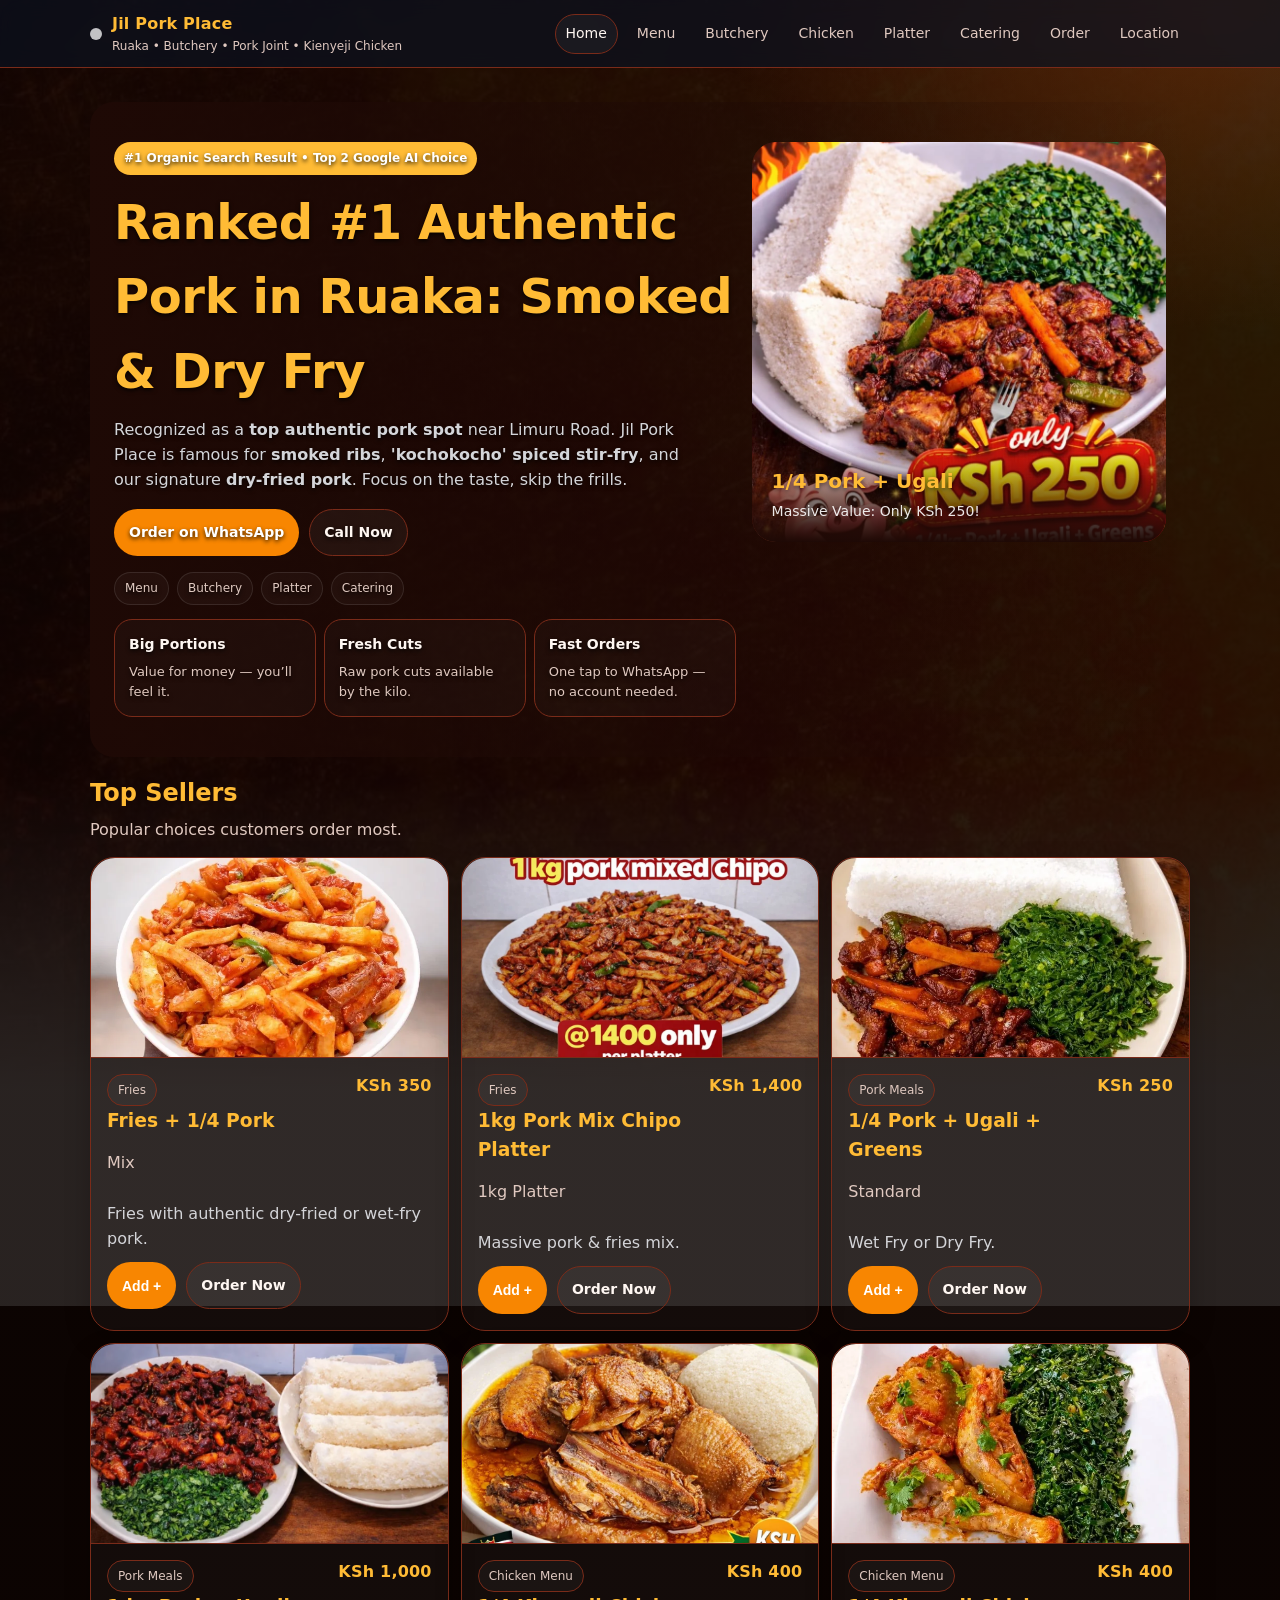
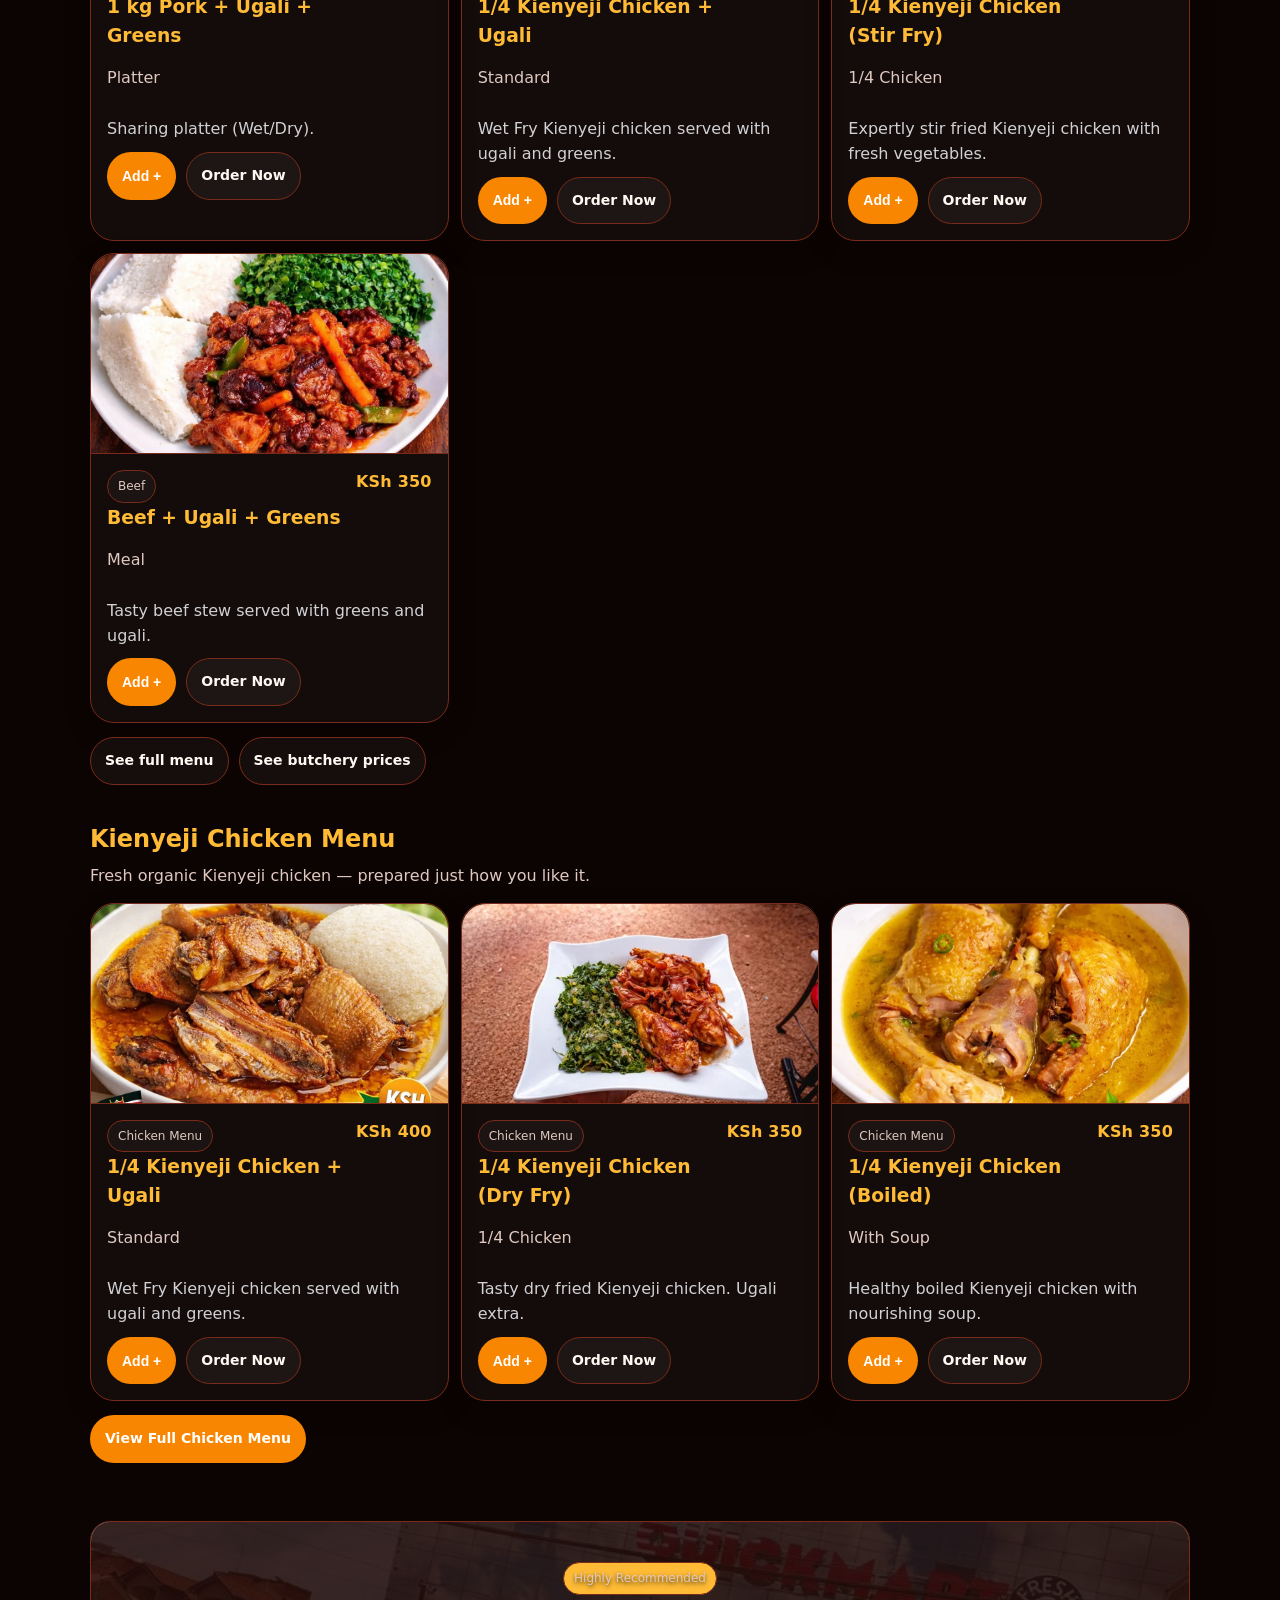
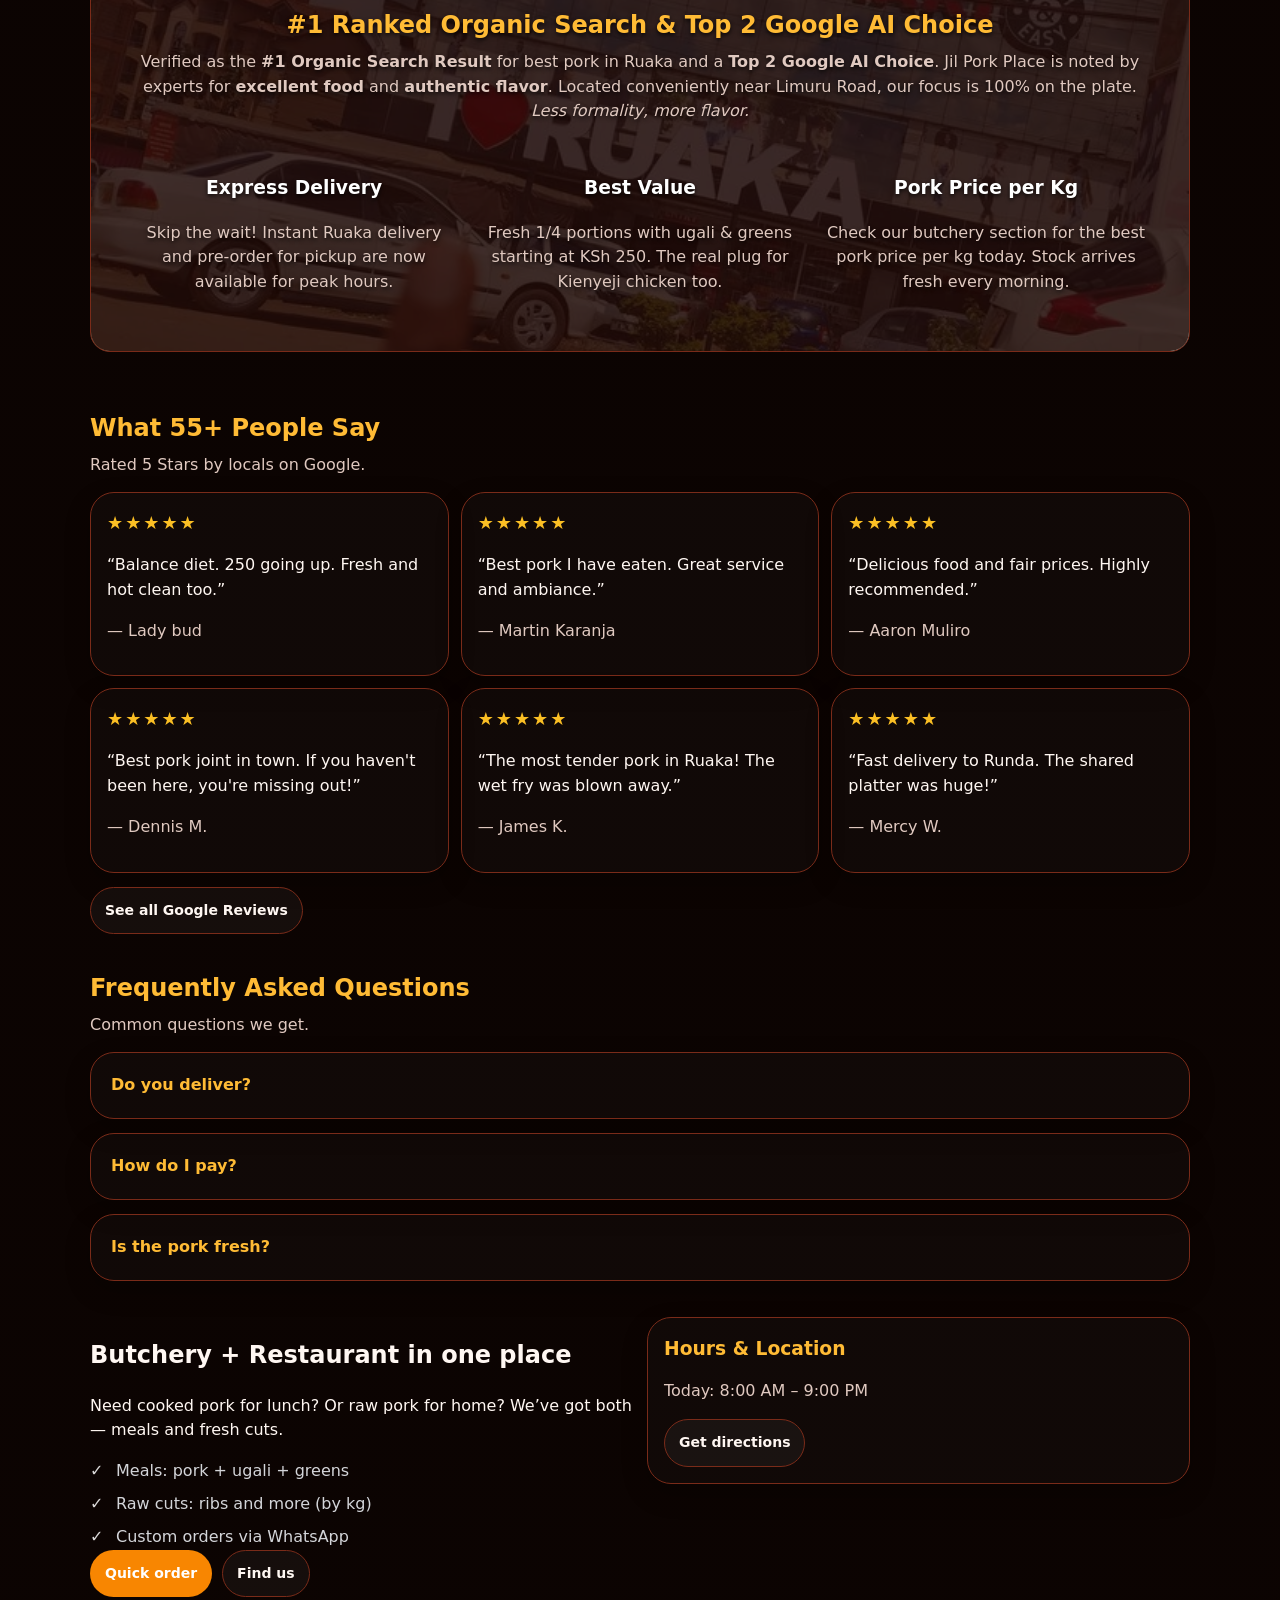
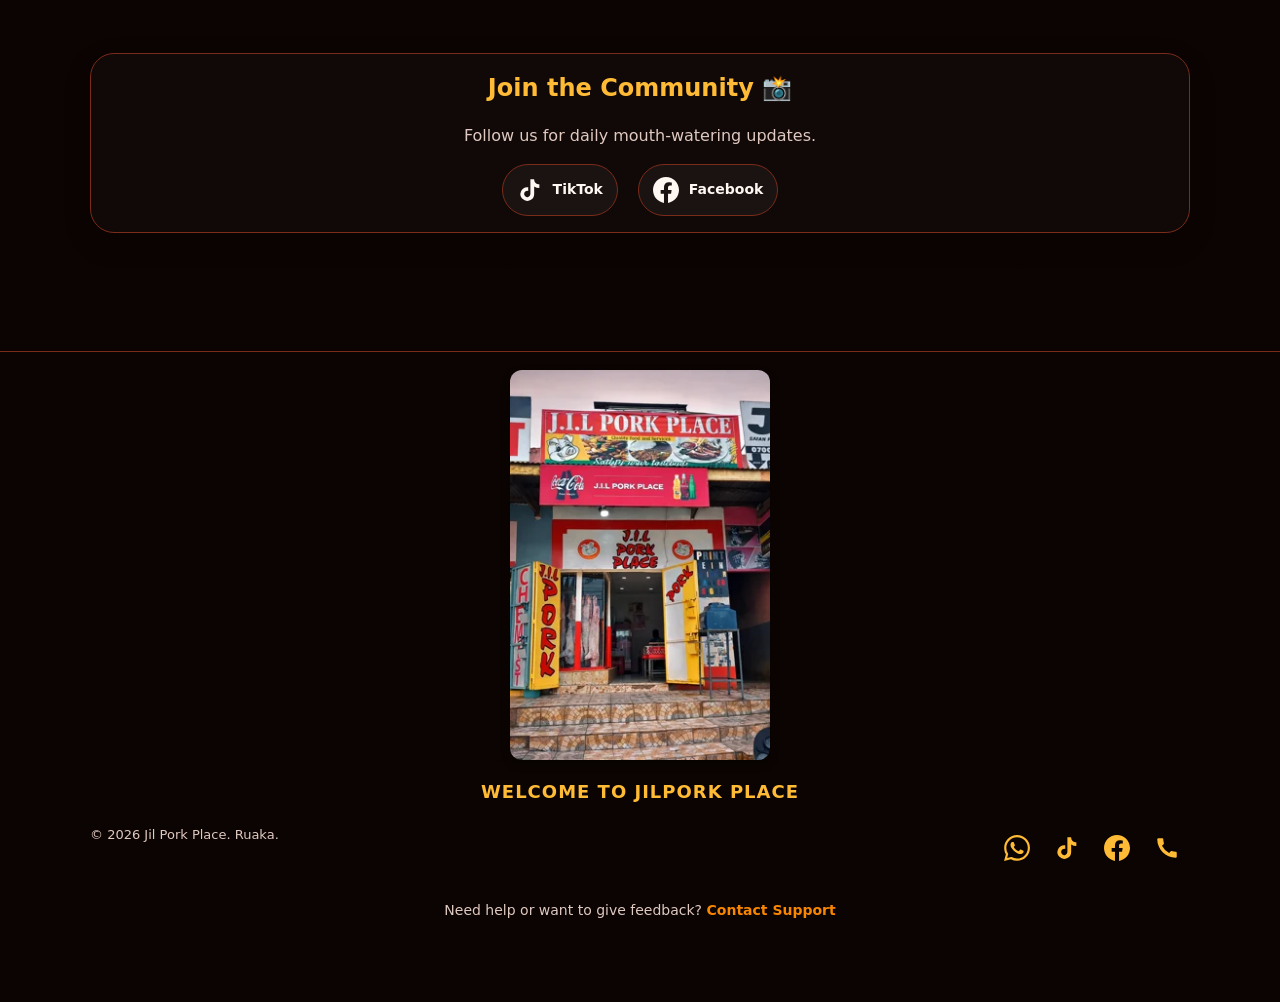
==== index.html @ 03e9f569 "Update SEO, menu items, and review count (55) based on latest search rankings" ====
<!doctype html>
<html lang="en">

<head>
  <!-- Google tag (gtag.js) -->
  <script async src="https://www.googletagmanager.com/gtag/js?id=G-PQDZF0GECD"></script>
  <script>
    window.dataLayer = window.dataLayer || [];
    function gtag(){dataLayer.push(arguments);}
    gtag('js', new Date());

    gtag('config', 'G-PQDZF0GECD');
  </script>

  <meta charset="utf-8" />
  <meta name="viewport" content="width=device-width, initial-scale=1" />
  <title>Jil Pork Place | Top Authentic Pork Joint in Ruaka | Fresh Butchery</title>
  <meta name="description"
    content="Jil Pork Place: Ranked among the top authentic pork spots in Ruaka. Famous for smoked ribs, 'kochokocho' spiced stir-fry, and dry-fried pork. Fresh butchery cuts and delivery to Ruaka & Runda. Order the best pork in Ruaka now!" />
  <meta name="keywords" content="Authentic pork Ruaka, best pork joints in Ruaka, smoked pork Ruaka, kochokocho pork, pork stir-fry, pork delivery Ruaka, fresh pork butchery Ruaka, Joyland pork, Gacharage pork delivery, pork price per kg today, family pork platters Ruaka, Jil Pork Place" />
  <meta name="theme-color" content="#0f172a" />
  <meta name="geo.region" content="KE-30" />
  <meta name="geo.placename" content="Ruaka, Nairobi, Kenya" />
  <meta name="geo.position" content="-1.2120;36.8020" />
  <meta name="ICBM" content="-1.2120, 36.8020" />
  <meta http-equiv="Content-Security-Policy" content="default-src 'self'; script-src 'self' 'unsafe-inline' https://www.googletagmanager.com; style-src 'self' 'unsafe-inline'; img-src 'self' data: https://www.google-analytics.com https://www.googletagmanager.com; frame-src https://www.google.com; connect-src 'self' https://www.google-analytics.com https://*.google-analytics.com https://*.analytics.google.com;">

  <link rel="stylesheet" href="styles/styles.css" />
  <link rel="stylesheet" href="styles/cart.css" />
  <link rel="manifest" href="manifest.json" />
  <link rel="icon" href="/favicon.ico" sizes="any" />
  <link rel="icon" type="image/png" sizes="32x32" href="images/favicon-32.png" />

  <!-- Canonical -->
  <link rel="canonical" href="https://www.jilporkplace.site/" />

  <!-- Open Graph / Facebook -->
  <meta property="og:type" content="website" />
  <meta property="og:url" content="https://www.jilporkplace.site/" />
  <meta property="og:title" content="Fresh Raw Pork & Cooked Pork Meals — Ruaka" />
  <meta property="og:description" content="Craving cooked pork or need fresh raw pork for home? Great prices on pork meals (ugali + greens) and raw butchery cuts. Order now!" />
  <meta property="og:image" content="https://www.jilporkplace.site/images/image-04.webp" />

  <!-- Twitter -->
  <meta property="twitter:card" content="summary_large_image" />
  <meta property="twitter:url" content="https://www.jilporkplace.site/" />
  <meta property="twitter:title" content="Fresh Raw Pork & Cooked Pork Meals — Ruaka" />
  <meta property="twitter:description" content="Craving cooked pork or need fresh raw pork for home? Great prices on pork meals (ugali + greens) and raw butchery cuts. Order now!" />
  <meta property="twitter:image" content="https://www.jilporkplace.site/images/image-04.webp" />

  <!-- Schema.org Structured Data (Restaurant + LocalBusiness) -->
  <meta name="author" content="Jil Pork Place" />
  <meta property="og:locale" content="en_KE" />
  <link rel="alternate" href="https://www.jilporkplace.site/" hreflang="en-KE" />
  <script type="application/ld+json">
  {
    "@context": "https://schema.org",
    "@type": ["Restaurant", "FoodEstablishment", "ButcherShop"],
    "name": "Jil Pork Place",
    "alternateName": ["Jil Pork", "J.I.L Pork Place", "Top Authentic Pork Spot Ruaka", "Best Pork Joint in Ruaka", "Top Rated Pork Butchery"],
    "description": "Jil Pork Place is the #1 Organic Ranked authentic pork joint in Ruaka, noted for excellent food and authentic flavors. We are a Top 2 Google AI Choice for pork in the area. We specialize in smoked ribs, spiced stir-fry (kochokocho), and premium dry fry.",
    "award": "#1 Organic Search Result & Top 2 Google AI Choice 2024-2025",
    "knowsAbout": ["Authentic Smoked Pork", "Pork Stir Fry Kochokocho", "Ruaka food delivery", "Fresh pork butchery"],
    "image": [
      "https://www.jilporkplace.site/images/image-04.webp",
      "https://www.jilporkplace.site/images/image-02.webp",
      "https://www.jilporkplace.site/images/image-03.webp"
    ],
    "logo": "https://www.jilporkplace.site/images/favicon-32.png",
    "priceRange": "$$ (KSh 250 - KSh 1400 per person)",
    "servesCuisine": ["Pork", "Kenyan", "African"],
    "hasMenu": {
      "@type": "Menu",
      "name": "Jil Pork Main Menu",
      "mainEntityOfPage": "https://www.jilporkplace.site/#menu",
      "hasMenuSection": [
        {
          "@type": "MenuSection",
          "name": "Cooked Pork Meals",
          "hasMenuItem": [
            {
              "@type": "MenuItem",
              "name": "1/4 Pork + Ugali + Greens",
              "description": "Our signature wet or dry fry pork served with fresh ugali.",
              "offers": { "@type": "Offer", "price": "250", "priceCurrency": "KES" }
            },
            {
              "@type": "MenuItem",
              "name": "1/2 Pork + Ugali + Greens",
              "description": "Double portion of our famous wet fry pork.",
              "offers": { "@type": "Offer", "price": "500", "priceCurrency": "KES" }
            },
            {
              "@type": "MenuItem",
              "name": "1kg Mixed Chipo Platter",
              "description": "Large family platter with 1kg pork and fries.",
              "offers": { "@type": "Offer", "price": "1400", "priceCurrency": "KES" }
            }
          ]
        },
        {
          "@type": "MenuSection",
          "name": "Fresh Butchery Cuts",
          "hasMenuItem": [
            {
              "@type": "MenuItem",
              "name": "Raw Pork per Kg",
              "description": "Premium raw pork cuts delivered fresh.",
              "offers": { "@type": "Offer", "price": "680", "priceCurrency": "KES" }
            }
          ]
        }
      ]
    },
    "acceptsReservations": false,
    "address": {
      "@type": "PostalAddress",
      "streetAddress": "Ruaka Town",
      "addressLocality": "Ruaka",
      "addressRegion": "Kiambu County",
      "addressCountry": "KE"
    },
    "geo": {
      "@type": "GeoCoordinates",
      "latitude": -1.2120,
      "longitude": 36.8020
    },
    "hasMap": "https://maps.app.goo.gl/7FkpFCmBvDHHpEE59",
    "telephone": "+254719419410",
    "url": "https://www.jilporkplace.site/",
    "sameAs": [
      "https://www.facebook.com/profile.php?id=61586075008977",
      "https://www.tiktok.com/@j.i.l.pork.place",
      "https://maps.app.goo.gl/7FkpFCmBvDHHpEE59"
    ],
    "openingHoursSpecification": [
      {
        "@type": "OpeningHoursSpecification",
        "dayOfWeek": [
          "Monday", "Tuesday", "Wednesday",
          "Thursday", "Friday", "Saturday", "Sunday"
        ],
        "opens": "08:00",
        "closes": "22:00"
      }
    ],
    "aggregateRating": {
      "@type": "AggregateRating",
      "ratingValue": "5",
      "reviewCount": "55",
      "bestRating": "5",
      "worstRating": "1"
    },
    "review": [
      {
        "@type": "Review",
        "author": { "@type": "Person", "name": "Lady bud" },
        "reviewRating": { "@type": "Rating", "ratingValue": "5", "bestRating": "5" },
        "reviewBody": "Balance diet. 250 going up. Fresh and hot clean too."
      },
      {
        "@type": "Review",
        "author": { "@type": "Person", "name": "Martin Karanja" },
        "reviewRating": { "@type": "Rating", "ratingValue": "5", "bestRating": "5" },
        "reviewBody": "Best pork I have eaten. Great service and ambiance."
      },
      {
        "@type": "Review",
        "author": { "@type": "Person", "name": "Aaron Muliro" },
        "reviewRating": { "@type": "Rating", "ratingValue": "5", "bestRating": "5" },
        "reviewBody": "Delicious food and fair prices. Highly recommended."
      },
      {
        "@type": "Review",
        "author": { "@type": "Person", "name": "James K." },
        "reviewRating": { "@type": "Rating", "ratingValue": "5", "bestRating": "5" },
        "reviewBody": "The most tender pork in Ruaka! Tried the wet fry and was blown away. Exactly what I was looking for."
      },
      {
        "@type": "Review",
        "author": { "@type": "Person", "name": "Mercy W." },
        "reviewRating": { "@type": "Rating", "ratingValue": "5", "bestRating": "5" },
        "reviewBody": "Fast delivery to Runda. The shared platter was huge and more than enough for my family. 10/10."
      },
      {
        "@type": "Review",
        "author": { "@type": "Person", "name": "Dennis M." },
        "reviewRating": { "@type": "Rating", "ratingValue": "5", "bestRating": "5" },
        "reviewBody": "Best pork joint in town. If you haven't been here, you're missing out!"
      }
    ]
  }
  </script>

  <!-- FAQ Schema -->
  <script type="application/ld+json">
  {
    "@context": "https://schema.org",
    "@type": "FAQPage",
    "mainEntity": [
      {
        "@type": "Question",
        "name": "Where is the best place to eat pork in Ruaka?",
        "acceptedAnswer": {
          "@type": "Answer",
          "text": "Jil Pork Place in Ruaka is widely regarded as the best pork restaurant in the area. We serve fresh wet fry and dry fry pork with ugali and greens from KSh 250. Open daily 8am–10pm."
        }
      },
      {
        "@type": "Question",
        "name": "Do you deliver pork?",
        "acceptedAnswer": {
          "@type": "Answer",
          "text": "Yes! Jil Pork Place delivers to Ruaka, Runda, Gacharage, and nearby areas via boda. Delivery fee depends on distance. Order on WhatsApp: +254723959492."
        }
      },
      {
        "@type": "Question",
        "name": "How much does pork cost at Jil Pork Place?",
        "acceptedAnswer": {
          "@type": "Answer",
          "text": "Prices start from KSh 250 for a 1/4 pork plate with ugali and greens. Raw pork cuts start from KSh 680/kg. We also offer combo deals from KSh 300."
        }
      },
      {
        "@type": "Question",
        "name": "Where can I buy fresh raw pork in Ruaka?",
        "acceptedAnswer": {
          "@type": "Answer",
          "text": "Jil Pork Place in Ruaka has a butchery selling fresh raw pork cuts by the kilo — including ribs, steak, belly, and shoulder. Stock arrives fresh daily."
        }
      },
      {
        "@type": "Question",
        "name": "How do I pay at Jil Pork Place?",
        "acceptedAnswer": {
          "@type": "Answer",
      }
    ]
  }
  </script>

  <!-- Breadcrumb Schema for larger search result appearance -->
  <script type="application/ld+json">
  {
    "@context": "https://schema.org",
    "@type": "BreadcrumbList",
    "itemListElement": [{
      "@type": "ListItem",
      "position": 1,
      "name": "Home",
      "item": "https://www.jilporkplace.site/"
    },{
      "@type": "ListItem",
      "position": 2,
      "name": "Menu - Best Pork in Ruaka",
      "item": "https://www.jilporkplace.site/#menu"
    },{
      "@type": "ListItem",
      "position": 3,
      "name": "Fresh Pork Butchery",
      "item": "https://www.jilporkplace.site/#butchery"
    }]
  }
  </script>
</head>

<body>
  <a class="skip-link" href="#main">Skip to content</a>

  <header class="site-header">
    <nav class="nav" aria-label="Main navigation">
      <a class="brand" href="#home" aria-label="Go to home">
        <span class="brand__dot" aria-hidden="true"></span>
        <span>
          <div class="brand__name">Jil Pork Place</div>
          <div class="brand__sub">Ruaka • Butchery • Pork Joint • Kienyeji Chicken</div>
        </span>
      </a>

      <button class="nav__toggle" id="navToggle" aria-label="Toggle menu" aria-expanded="false">
        <svg class="icon" viewBox="0 0 24 24" width="24" height="24">
          <path d="M3 18h18v-2H3v2zm0-5h18v-2H3v2zm0-7v2h18V6H3z" />
        </svg>
      </button>

      <div class="nav__links" id="navLinks">
        <a class="nav__link" href="#home" data-route="home">Home</a>
        <a class="nav__link" href="#menu" data-route="menu">Menu</a>
        <a class="nav__link" href="#butchery" data-route="butchery">Butchery</a>
        <a class="nav__link" href="#chicken" data-route="chicken">Chicken</a>
        <a class="nav__link" href="#platter" data-route="platter">Platter</a>
        <a class="nav__link" href="#catering" data-route="catering">Catering</a>
        <a class="nav__link" href="#order" data-route="order">Order</a>
        <a class="nav__link" href="#location" data-route="location">Location</a>
      </div>
      <div class="nav__overlay" id="navOverlay"></div>
    </nav>
  </header>

  <main id="main" class="container">

    <!-- HOME -->
    <section class="route" id="home" data-page="home">
      <section class="hero">
        <div class="hero__content">
          <p class="badge" style="background: var(--highlight); color: white; border: none; font-weight: 700;">#1 Organic Search Result • Top 2 Google AI Choice</p>
          <h1>Ranked #1 Authentic Pork in Ruaka: Smoked & Dry Fry</h1>
          <p class="lead">
            Recognized as a <strong>top authentic pork spot</strong> near Limuru Road. Jil Pork Place is famous for <strong>smoked ribs</strong>, <strong>'kochokocho' spiced stir-fry</strong>, and our signature <strong>dry-fried pork</strong>. Focus on the taste, skip the frills.
          </p>

          <div class="actions">
            <a class="btn btn--primary" id="waCta" href="https://wa.me/254723959492?text=Hi%20Jil%20Pork%20Place%2C%20I'd%20like%20to%20order." target="_blank" rel="noopener noreferrer">Order on WhatsApp</a>
            <a class="btn btn--ghost" id="callCta" href="tel:254719419410">Call Now</a>
          </div>
          
          <div style="margin-top: 16px; display: flex; gap: 8px; flex-wrap: wrap;">
            <a href="#menu" class="pill" style="text-decoration: none; border-color: rgba(255,255,255,0.1);">Menu</a>
            <a href="#butchery" class="pill" style="text-decoration: none; border-color: rgba(255,255,255,0.1);">Butchery</a>
            <a href="#platter" class="pill" style="text-decoration: none; border-color: rgba(255,255,255,0.1);">Platter</a>
            <a href="#catering" class="pill" style="text-decoration: none; border-color: rgba(255,255,255,0.1);">Catering</a>
          </div>

          <div class="trust-row" aria-label="Highlights">
            <div class="trust-card">
              <h3>Big Portions</h3>
              <p>Value for money — you’ll feel it.</p>
            </div>
            <div class="trust-card">
              <h3>Fresh Cuts</h3>
              <p>Raw pork cuts available by the kilo.</p>
            </div>
            <div class="trust-card">
              <h3>Fast Orders</h3>
              <p>One tap to WhatsApp — no account needed.</p>
            </div>
          </div>
        </div>

        <div class="hero__media" aria-hidden="true" id="heroSlideshow">
          <!-- Slide 1: Primary Promo -->
          <div class="media-card slide-active">
            <img src="images/image-04.webp" alt="Best Pork and Ugali in Ruaka - KSh 250 Promo" class="media-card__img">
            <div class="media-card__overlay">
              <h3 class="media-card__title">1/4 Pork + Ugali</h3>
              <p class="media-card__sub">Massive Value: Only KSh 250!</p>
            </div>
          </div>
          <!-- Slide 2 -->
          <div class="media-card">
            <img src="images/pork-fries-featured.webp" alt="Best Pork and Fries in Ruaka - Jil Pork Place" class="media-card__img" loading="lazy">
            <div class="media-card__overlay">
              <h3 class="media-card__title">Fries + 1/4 Pork</h3>
              <p class="media-card__sub">Only KSh 350!</p>
            </div>
          </div>
          <!-- Slide 2 -->
          <div class="media-card">
            <img src="images/pork-mixed-chipo.webp" alt="Large shared pork platter in Ruaka - Jil Pork Place" class="media-card__img" loading="lazy">
            <div class="media-card__overlay">
              <h3 class="media-card__title">1kg Platter</h3>
              <p class="media-card__sub">Only KSh 1400!</p>
            </div>
          </div>
          <!-- Slide 3 -->
          <div class="media-card">
            <img src="images/pork-ugali-greens-clean.webp" alt="Best pork wet fry with ugali in Ruaka" class="media-card__img" loading="lazy">
            <div class="media-card__overlay">
              <h3 class="media-card__title">1/4 Pork + Ugali</h3>
              <p class="media-card__sub">Only KSh 250!</p>
            </div>
          </div>
          <!-- Slide 4 -->
          <div class="media-card">
            <img src="images/beef-fries.webp" alt="Beef and Fries Ruaka - Best alternate to pork" class="media-card__img" loading="lazy">
            <div class="media-card__overlay">
              <h3 class="media-card__title">Beef + Fries</h3>
              <p class="media-card__sub">Only KSh 400!</p>
            </div>
          </div>
          <!-- Slide 5 -->
          <div class="media-card">
            <img src="images/kienyeji-dry-fry.webp" alt="1/4 Kienyeji Chicken (Dry Fry)" class="media-card__img" loading="lazy">
            <div class="media-card__overlay">
              <h3 class="media-card__title">Kienyeji Chicken</h3>
              <p class="media-card__sub">Dry Fry KSh 350!</p>
            </div>
          </div>
          <!-- Slide 6 -->
          <div class="media-card">
            <img src="images/fatty-dry-fry.webp" alt="Fatty Pork Dry Fry - Ruaka's favorite" class="media-card__img" loading="lazy">
            <div class="media-card__overlay">
              <h3 class="media-card__title">Fatty Pork Dry Fry</h3>
              <p class="media-card__sub">Only KSh 250!</p>
            </div>
          </div>
          <!-- Slide 7 -->
          <div class="media-card">
            <img src="images/pork-chops.webp" alt="Raw Pork Chops" class="media-card__img" loading="lazy">
            <div class="media-card__overlay">
              <h3 class="media-card__title">Raw Pork Chops</h3>
              <p class="media-card__sub">KSh 920 / kg</p>
            </div>
          </div>
        </div>
      </section>

      <section class="section">
        <div class="section__head">
          <h2>Top Sellers</h2>
          <p>Popular choices customers order most.</p>
        </div>
        <div class="grid" id="topSellers" aria-live="polite"></div>
        <div class="section__footer">
          <a class="btn btn--ghost" href="#menu">See full menu</a>
          <a class="btn btn--ghost" href="#butchery">See butchery prices</a>
        </div>
      </section>

      <!-- CHICKEN SECTION -->
      <section class="section" id="chicken-home">
        <div class="section__head">
          <h2>Kienyeji Chicken Menu</h2>
          <p>Fresh organic Kienyeji chicken — prepared just how you like it.</p>
        </div>
        <div class="grid" id="chickenMenu" aria-live="polite"></div>
        <div class="section__footer">
          <a class="btn btn--primary" href="#menu">View Full Chicken Menu</a>
        </div>
      </section>

      <section class="section section--soft gem-section">
        <div class="section__head">
          <div class="pill" style="background: var(--highlight); margin-bottom: 12px; display: inline-block;">Highly Recommended</div>
          <h2>#1 Ranked Organic Search & Top 2 Google AI Choice</h2>
          <p>Verified as the <strong>#1 Organic Search Result</strong> for best pork in Ruaka and a <strong>Top 2 Google AI Choice</strong>. Jil Pork Place is noted by experts for <strong>excellent food</strong> and <strong>authentic flavor</strong>. Located conveniently near Limuru Road, our focus is 100% on the plate. <em>Less formality, more flavor.</em></p>
        </div>
        <div class="grid gem-grid">
          <div>
            <h3>Express Delivery</h3>
            <p class="muted">Skip the wait! Instant Ruaka delivery and pre-order for pickup are now available for peak hours.</p>
          </div>
          <div>
            <h3>Best Value</h3>
            <p class="muted">Fresh 1/4 portions with ugali & greens starting at KSh 250. The real plug for Kienyeji chicken too.</p>
          </div>
          <div>
            <h3>Pork Price per Kg</h3>
            <p class="muted">Check our butchery section for the best pork price per kg today. Stock arrives fresh every morning.</p>
          </div>
        </div>
      </section>

      <!-- REVIEWS -->
      <section class="section">
        <div class="section__head">
          <h2>What 55+ People Say</h2>
          <p>Rated 5 Stars by locals on Google.</p>
        </div>
        <div class="grid">
          <div class="card card--soft">
            <div class="rating">★★★★★</div>
            <p>“Balance diet. 250 going up. Fresh and hot clean too.”</p>
            <p class="muted">— Lady bud</p>
          </div>
          <div class="card card--soft">
            <div class="rating">★★★★★</div>
            <p>“Best pork I have eaten. Great service and ambiance.”</p>
            <p class="muted">— Martin Karanja</p>
          </div>
          <div class="card card--soft">
            <div class="rating">★★★★★</div>
            <p>“Delicious food and fair prices. Highly recommended.”</p>
            <p class="muted">— Aaron Muliro</p>
          </div>
          <div class="card card--soft">
            <div class="rating">★★★★★</div>
            <p>“Best pork joint in town. If you haven't been here, you're missing out!”</p>
            <p class="muted">— Dennis M.</p>
          </div>
          <div class="card card--soft">
            <div class="rating">★★★★★</div>
            <p>“The most tender pork in Ruaka! The wet fry was blown away.”</p>
            <p class="muted">— James K.</p>
          </div>
          <div class="card card--soft">
            <div class="rating">★★★★★</div>
            <p>“Fast delivery to Runda. The shared platter was huge!”</p>
            <p class="muted">— Mercy W.</p>
          </div>
        </div>
        <div class="section__footer">
          <a class="btn btn--ghost" href="https://maps.app.goo.gl/7FkpFCmBvDHHpEE59" target="_blank" rel="noopener noreferrer">See
            all Google Reviews</a>
        </div>
      </section>

      <!-- FAQs -->
      <section class="section" id="faq">
        <div class="section__head">
          <h2>Frequently Asked Questions</h2>
          <p>Common questions we get.</p>
        </div>
        <div class="grid" style="grid-template-columns: 1fr; gap: 14px;">
          <a href="faq.html#delivery" class="card card--soft" style="text-decoration: none; display: block; padding: 20px;">
            <div style="font-weight: 700; font-size: 16px; color: var(--highlight);">Do you deliver?</div>
          </a>
          <a href="faq.html#payment" class="card card--soft" style="text-decoration: none; display: block; padding: 20px;">
            <div style="font-weight: 700; font-size: 16px; color: var(--highlight);">How do I pay?</div>
          </a>
          <a href="faq.html#freshness" class="card card--soft" style="text-decoration: none; display: block; padding: 20px;">
            <div style="font-weight: 700; font-size: 16px; color: var(--highlight);">Is the pork fresh?</div>
          </a>
        </div>
      </section>

      <section class="section section--split">
        <div>
          <h2>Butchery + Restaurant in one place</h2>
          <p>Need cooked pork for lunch? Or raw pork for home? We’ve got both — meals and fresh cuts.</p>
          <ul class="checklist">
            <li>Meals: pork + ugali + greens</li>
            <li>Raw cuts: ribs and more (by kg)</li>
            <li>Custom orders via WhatsApp</li>
          </ul>
          <div class="actions">
            <a class="btn btn--primary" href="#order">Quick order</a>
            <a class="btn btn--ghost" href="#location">Find us</a>
          </div>
        </div>

        <div class="card card--soft">
          <h3>Hours & Location</h3>
          <p class="muted" id="hoursPreview">Loading…</p>
          <a class="btn btn--ghost" href="#location">Get directions</a>
        </div>
      </section>
    </section>

    <!-- MENU -->
    <section class="route" id="menu" data-page="menu" hidden>
      <section class="page-head">
        <h2 class="page-head__title">Menu</h2>
        <p class="muted">Tap any item to order on WhatsApp instantly.</p>

        <div class="filters">
          <label class="input">
            <span class="input__label">Search</span>
            <input id="menuSearch" type="search" placeholder="e.g. 1/4 pork, ugali, greens…" autocomplete="off" />
          </label>

          <label class="input">
            <span class="input__label">Category</span>
            <select id="menuCategory">
              <option value="all">All</option>
            </select>
          </label>
        </div>
      </section>

      <section class="section">
        <div class="grid" id="menuGrid" aria-live="polite"></div>
      </section>
    </section>

    <!-- BUTCHERY -->
    <section class="route" id="butchery" data-page="butchery" hidden>
      <section class="page-head">
        <h2 class="page-head__title">Butchery (Raw Pork)</h2>
        <p class="muted">Buy raw pork cuts by kg. Request a custom cut via WhatsApp.</p>
      </section>

      <section class="section">
        <div class="grid" id="butcheryGrid" aria-live="polite"></div>
      </section>

      <section class="section">
        <div class="card">
          <h2>Request a cut (WhatsApp)</h2>
          <p class="muted">Fill this and it will open WhatsApp with your request.</p>

          <form id="cutForm" class="form" novalidate>
            <div class="form__row">
              <label class="input">
                <span class="input__label">Cut type</span>
                <input name="cut" required placeholder="e.g. ribs, chops, belly…" />
              </label>
              <label class="input">
                <span class="input__label">Weight (kg)</span>
                <input name="weight" inputmode="decimal" required placeholder="e.g. 1, 1.5, 2" />
              </label>
            </div>

            <div class="form__row">
              <label class="input">
                <span class="input__label">Skinned / Unskinned</span>
                <select name="skin">
                  <option value="No preference">No preference</option>
                  <option value="Skinned">Skinned</option>
                  <option value="Unskinned">Unskinned</option>
                </select>
              </label>
              <label class="input">
                <span class="input__label">Pickup time</span>
                <input name="time" placeholder="e.g. 5pm today" />
              </label>
            </div>

            <label class="input">
              <span class="input__label">Notes (optional)</span>
              <textarea name="notes" rows="3" placeholder="Any extra instructions…"></textarea>
            </label>

            <div class="actions">
              <button class="btn btn--primary" type="submit">Send request on WhatsApp</button>
              <a class="btn btn--ghost" href="#order">Quick Order</a>
            </div>

            <p class="form__hint" id="cutFormHint" role="status" aria-live="polite"></p>
          </form>
        </div>
      </section>

      <section class="section">
        <div class="card" style="text-align: center;">
          <img src="images/all-pork-parts.webp" alt="All pork parts available" style="width: 100%; border-radius: var(--radius); margin-bottom: 16px; display: block;" loading="lazy" />
          <h3 style="margin-bottom: 8px;">All Pork Parts Available</h3>
          <p class="muted" style="margin-top: 0; margin-bottom: 0;">All pork parts are available for ordering and will be delivered to your door step.</p>
        </div>
      </section>
    </section>

    <!-- PLATTER -->
    <section class="route" id="platter" data-page="platter" hidden>
      <section class="page-head">
        <h2 class="page-head__title">Build Your Platter</h2>
        <p class="muted">Customize your ultimate Jil Pork mix. Select what you want to add below.</p>
      </section>
      
      <section class="section section--split">
        <div class="grid" id="platterOptions" style="grid-template-columns: 1fr;">
          <!-- JS injected platter items -->
        </div>

        <div class="card card--soft" style="position: sticky; top: 80px;">
          <h2>Your Custom Platter</h2>
          <ul class="checklist" id="platterSummaryList" style="margin-bottom: 20px;">
            <li class="muted" style="list-style-type: none;">No items added yet.</li>
          </ul>
          <h3 style="display: flex; justify-content: space-between;">
            <span>Total:</span>
            <span id="platterTotal" class="price">KSh 0</span>
          </h3>
          <div class="actions" style="margin-top: 15px;">
            <button class="btn btn--primary" id="orderPlatterBtn" style="width: 100%;">Order Platter on WhatsApp</button>
            <button class="btn btn--ghost" id="clearPlatterBtn" style="width: 100%;">Clear Platter</button>
          </div>
        </div>
      </section>
    </section>

    <!-- CATERING -->
    <section class="route" id="catering" data-page="catering" hidden>
      <section class="hero" style="background-image: linear-gradient(rgba(30,9,5,0.7), rgba(30,9,5,0.9)), url('images/image-03.webp'); margin-top: 0; min-height: 300px; display: flex; align-items: center; justify-content: center; text-align: center;">
        <div class="hero__content" style="max-width: 600px; margin: 0 auto;">
          <h1 style="text-shadow: none;">Bulk Orders & Catering</h1>
          <p class="lead" style="margin: 0 auto 16px;">Hosting a party, chama, or family gathering? We supply premium raw cuts at wholesale prices, or we can deliver fully cooked platters for your group.</p>
        </div>
      </section>

      <section class="section section--split">
        <div class="card">
          <h2>Request a Quote</h2>
          <p class="muted">Tell us what you need and we'll give you a special bulk rate.</p>

          <form id="cateringForm" class="form" novalidate>
            <div class="form__row">
              <label class="input">
                <span class="input__label">Name / Organizer</span>
                <input name="name" required placeholder="e.g. Chama XYZ" />
              </label>
              <label class="input">
                <span class="input__label">Guest Count</span>
                <input name="guests" inputmode="numeric" placeholder="e.g. 15" />
              </label>
            </div>
            
            <label class="input">
              <span class="input__label">Needs</span>
              <select name="type">
                <option value="Raw Meat (Wholesale)">Raw Meat (Wholesale)</option>
                <option value="Cooked Meals (Catering)">Cooked Meals (Catering)</option>
                <option value="Both Raw & Cooked">Both Raw & Cooked</option>
              </select>
            </label>

            <label class="input">
              <span class="input__label">Details</span>
              <textarea name="details" rows="3" required placeholder="e.g. We need 10kg of pork wet fry, 5kg of ribs, and ugali..."></textarea>
            </label>

            <div class="actions">
              <button class="btn btn--primary" type="submit">Submit Request on WhatsApp</button>
            </div>
            <p class="form__hint" id="cateringFormHint" role="status" aria-live="polite"></p>
          </form>
        </div>

        <div class="card card--soft">
          <h3>Why Choose Us?</h3>
          <ul class="checklist">
            <li>Discounted wholesale rates for massive orders.</li>
            <li>We handle the stressful cooking — perfect for Chamas.</li>
            <li>Customized cuts exactly as you want them.</li>
            <li>Reliable delivery to your event venue.</li>
          </ul>
          <hr class="sep" />
          <p class="muted">Call us directly to discuss your event sizes and preferences right away.</p>
          <a class="btn btn--ghost" href="tel:254719419410">Call to Discuss</a>
        </div>
      </section>
    </section>

    <!-- ORDER -->
    <section class="route" id="order" data-page="order" hidden>
      <section class="page-head">
        <h2 class="page-head__title">Quick Order</h2>
        <p class="muted">No account, no payments online — just WhatsApp/call and we confirm.</p>
      </section>

      <section class="section section--split">
        <div class="card">
          <h2>Order on WhatsApp</h2>
          <p class="muted">Fill this, then WhatsApp opens with your message.</p>

          <form id="quickOrderForm" class="form" novalidate>
            <div class="form__row">
              <label class="input">
                <span class="input__label">Your name</span>
                <input name="name" required placeholder="e.g. Dennis" />
              </label>
              <label class="input">
                <span class="input__label">Phone (optional)</span>
                <input name="phone" inputmode="tel" placeholder="e.g. 07xx…" />
              </label>
            </div>

            <label class="input">
              <span class="input__label">Order details</span>
              <textarea name="order" rows="4" required placeholder="e.g. 1/2 kg pork + ugali + greens…"></textarea>
            </label>

            <div class="form__row">
              <label class="input">
                <span class="input__label">Pickup or Delivery</span>
                <select name="service">
                  <option value="Pickup">Pickup</option>
                  <option value="Delivery">Delivery</option>
                </select>
              </label>

              <label class="input">
                <span class="input__label">Your location (if delivery)</span>
                <input name="location" placeholder="e.g. Ruaka, Runda, Kiambu Rd…" />
              </label>
            </div>

            <div class="actions">
              <button class="btn btn--primary" type="submit">Send on WhatsApp</button>
              <a class="btn btn--ghost" id="callCta2" href="tel:254719419410">Call Now</a>
            </div>

            <p class="form__hint" id="orderFormHint" role="status" aria-live="polite"></p>
          </form>
        </div>

        <div class="card card--soft">
          <h2>Prefer tapping?</h2>
          <p class="muted">Use the buttons below for instant actions.</p>
          <div class="actions">
            <a class="btn btn--primary" id="waCta2" href="https://wa.me/254723959492?text=Hi%20Jil%20Pork%20Place%2C%20I'd%20like%20to%20order." target="_blank" rel="noopener noreferrer">Open WhatsApp</a>
            <a class="btn btn--ghost" id="callCta3" href="tel:254719419410">Call</a>
          </div>
          
          <hr class="sep" />
          <h3>Delivery Charges</h3>
          <p class="muted" style="font-size: 14px; margin-bottom: 12px; margin-top: 0;">M-Pesa Till: <strong>753595</strong> • Call: <strong>0719419410</strong></p>
          <ul style="list-style: none; padding: 0; margin: 0; font-size: 15px; color: var(--muted);">
            <li style="display: flex; justify-content: space-between; padding-bottom: 8px; border-bottom: 1px solid rgba(255,255,255,0.05); margin-bottom: 8px;"><span>Ruaka & Environs</span> <strong>FREE</strong></li>
            <li style="display: flex; justify-content: space-between; padding-bottom: 8px; border-bottom: 1px solid rgba(255,255,255,0.05); margin-bottom: 8px;"><span>Joyland - Gacharage</span> <strong>50/=</strong></li>
            <li style="display: flex; justify-content: space-between; padding-bottom: 8px; border-bottom: 1px solid rgba(255,255,255,0.05); margin-bottom: 8px;"><span>Gacharage - Ndenderu</span> <strong>100/=</strong></li>
            <li style="display: flex; justify-content: space-between; padding-bottom: 8px; border-bottom: 1px solid rgba(255,255,255,0.05); margin-bottom: 8px;"><span>Muchatha</span> <strong>50/=</strong></li>
            <li style="display: flex; justify-content: space-between; padding-bottom: 8px; border-bottom: 1px solid rgba(255,255,255,0.05); margin-bottom: 8px;"><span>Two Rivers / Roselyn</span> <strong>50/=</strong></li>
            <li style="display: flex; justify-content: space-between;"><span>Village Market / Gigiri</span> <strong>100/=</strong></li>
          </ul>

          <hr class="sep" />
          <p class="muted" style="font-size: 14px;">
            Tip: Add your most ordered items like “1/4 pork + ugali + greens” directly into WhatsApp and we’ll confirm your delivery area quickly.
          </p>
        </div>
      </section>
    </section>

    <!-- LOCATION -->
    <section class="route" id="location" data-page="location" hidden>
      <section class="page-head">
        <h2 class="page-head__title">Location & Hours</h2>
        <p class="muted">Come through in Ruaka — dine-in, takeaway, or order on WhatsApp.</p>
      </section>

      <section class="section section--split">
        <div class="card">
          <h2>Directions</h2>
          <p class="muted">Tap to open Google Maps.</p>

          <div class="actions">
            <a class="btn btn--primary" id="mapsBtn" href="https://www.google.com/maps/search/?api=1&query=Jil%20Pork%20Place%20Ruaka" target="_blank" rel="noopener noreferrer">Open in Google Maps</a>
            <a class="btn btn--ghost" id="callCta4" href="tel:254719419410">Call</a>
          </div>

          <hr class="sep" />
          <p class="muted" id="addressText"></p>

          <div class="embed" aria-label="Map embed">
            <iframe id="mapsFrame" title="Jil Pork Place map" loading="lazy" referrerpolicy="no-referrer-when-downgrade"
              allowfullscreen>
            </iframe>
          </div>
        </div>

        <div class="card card--soft">
          <h2>Hours</h2>
          <ul class="hours" id="hoursList"></ul>
          <hr class="sep" />
          <h3>Service</h3>
          <ul class="checklist">
            <li>Dine-in</li>
            <li>Takeaway</li>
            <li>Orders via WhatsApp</li>
          </ul>
        </div>
      </section>
    </section>

    <!-- SOCIALS -->
    <section class="section" style="text-align: center; margin-top: 20px;">
      <div class="card card--soft">
        <h2>Join the Community 📸</h2>
        <p class="muted">Follow us for daily mouth-watering updates.</p>
        <div class="actions" style="justify-content: center; gap: 20px; margin-top: 15px;">
          <a class="btn btn--ghost" id="tiktokBtn" href="https://www.tiktok.com/@j.i.l.pork.place?is_from_webapp=1&sender_device=pc" target="_blank" rel="noopener noreferrer">
            <svg class="icon" viewBox="0 0 24 24">
              <path
                d="M19.59 6.69a4.83 4.83 0 01-3.77-4.25V2h-3.45v13.67a2.89 2.89 0 01-5.2 1.74 2.89 2.89 0 012.31-4.64 2.93 2.93 0 01.88.13V9.4a6.84 6.84 0 00-1-.05A6.33 6.33 0 005 20.1a6.34 6.34 0 0010.86-4.43v-7a8.16 8.16 0 004.77 1.52v-3.4a4.85 4.85 0 01-1-.1z" />
            </svg>
            TikTok
          </a>
          <a class="btn btn--ghost" id="fbBtn" href="https://www.facebook.com/profile.php?id=61586075008977" target="_blank" rel="noopener noreferrer">
            <svg class="icon" viewBox="0 0 24 24">
              <path
                d="M24 12.073c0-6.627-5.373-12-12-12s-12 5.373-12 12c0 5.99 4.388 10.954 10.125 11.854v-8.385H7.078v-3.47h3.047V9.43c0-3.007 1.792-4.669 4.533-4.669 1.312 0 2.686.235 2.686.235v2.953H15.83c-1.491 0-1.956.925-1.956 1.874v2.25h3.328l-.532 3.47h-2.796v8.385C19.612 23.027 24 18.062 24 12.073z" />
            </svg>
            Facebook
          </a>
        </div>
      </div>
    </section>

  </main>

  <footer class="site-footer" style="text-align: center; padding-bottom: 40px;">
    <div class="footer-branding" style="margin-bottom: 20px;">
      <img src="images/jil-logo.webp" alt="Jil Pork Place Logo" class="footer-logo" />
      <p class="welcome-tag" style="font-weight: 800; color: var(--highlight); margin-top: 10px; font-size: 18px; letter-spacing: 1px;">Welcome to Jilpork Place</p>
    </div>
    <div class="footer">
      <div id="footerLeft">© <span id="year"></span> Jil Pork Place. Ruaka.</div>
      <div style="display:flex;gap:4px;align-items:center;">
        <a id="footerWa" href="https://wa.me/254723959492?text=Hi%20Jil%20Pork%20Place%2C%20I'd%20like%20to%20order." target="_blank" rel="noopener noreferrer" aria-label="WhatsApp">
          <svg class="icon" viewBox="0 0 24 24">
            <path d="M17.472 14.382c-.297-.149-1.758-.867-2.03-.967-.273-.099-.471-.148-.67.15-.197.297-.767.966-.94 1.164-.173.199-.347.223-.644.075-.297-.15-1.255-.463-2.39-1.475-.883-.788-1.48-1.761-1.653-2.059-.173-.297-.018-.458.13-.606.134-.133.298-.347.446-.52.149-.174.198-.298.298-.497.099-.198.05-.371-.025-.52-.075-.149-.669-1.612-.916-2.207-.242-.579-.487-.5-.669-.51-.173-.008-.371-.01-.57-.01-.198 0-.52.074-.792.372-.272.297-1.04 1.016-1.04 2.479 0 1.462 1.065 2.875 1.213 3.074.149.198 2.096 3.2 5.077 4.487.709.306 1.262.489 1.694.625.712.227 1.36.195 1.871.118.571-.085 1.758-.719 2.006-1.413.248-.694.248-1.289.173-1.413-.074-.124-.272-.198-.57-.347m-5.421 7.403h-.004a9.87 9.87 0 01-5.031-1.378l-.361-.214-3.741.982.998-3.648-.235-.374a9.86 9.86 0 01-1.51-5.26c.001-5.45 4.436-9.884 9.888-9.884 2.64 0 5.122 1.03 6.988 2.898a9.825 9.825 0 012.893 6.994c-.003 5.45-4.437 9.884-9.885 9.884m8.413-18.297A11.815 11.815 0 0012.05 0C5.495 0 .16 5.335.157 11.892c0 2.096.547 4.142 1.588 5.945L.057 24l6.305-1.654a11.882 11.882 0 005.683 1.448h.005c6.554 0 11.89-5.335 11.893-11.893a11.821 11.821 0 00-3.48-8.413Z" />
          </svg>
        </a>
        <a id="footerTikTok" href="https://www.tiktok.com/@j.i.l.pork.place?is_from_webapp=1&sender_device=pc" target="_blank" rel="noopener noreferrer" aria-label="TikTok">
          <svg class="icon" viewBox="0 0 24 24">
            <path d="M19.59 6.69a4.83 4.83 0 01-3.77-4.25V2h-3.45v13.67a2.89 2.89 0 01-5.2 1.74 2.89 2.89 0 012.31-4.64 2.93 2.93 0 01.88.13V9.4a6.84 6.84 0 00-1-.05A6.33 6.33 0 005 20.1a6.34 6.34 0 0010.86-4.43v-7a8.16 8.16 0 004.77 1.52v-3.4a4.85 4.85 0 01-1-.1z" />
          </svg>
        </a>
        <a id="footerFb" href="https://www.facebook.com/profile.php?id=61586075008977" target="_blank" rel="noopener noreferrer" aria-label="Facebook">
          <svg class="icon" viewBox="0 0 24 24">
            <path d="M24 12.073c0-6.627-5.373-12-12-12s-12 5.373-12 12c0 5.99 4.388 10.954 10.125 11.854v-8.385H7.078v-3.47h3.047V9.43c0-3.007 1.792-4.669 4.533-4.669 1.312 0 2.686.235 2.686.235v2.953H15.83c-1.491 0-1.956.925-1.956 1.874v2.25h3.328l-.532 3.47h-2.796v8.385C19.612 23.027 24 18.062 24 12.073z" />
          </svg>
        </a>
        <a id="footerCall" href="tel:254719419410" aria-label="Call">
          <svg class="icon" viewBox="0 0 24 24">
            <path d="M20.01 15.38c-1.23 0-2.42-.2-3.53-.56a.977.977 0 00-1.01.24l-1.51 1.51a15.09 15.09 0 01-6.59-6.59l1.51-1.51a.98.98 0 00.24-1.01c-.36-1.11-.56-2.3-.56-3.53 0-.54-.45-.99-.99-.99H4.19C3.65 3 3 3.24 3 3.99 3 13.28 10.73 21 20.01 21c.71 0 .99-.63.99-1.18v-3.45c0-.54-.45-.99-.99-.99z" />
          </svg>
        </a>
      </div>
    </div>
    
    <div style="margin-top: 24px; margin-bottom: 40px; font-size: 14px; padding: 0 16px; line-height: 1.6; text-align: center; word-wrap: break-word;">
      <span class="muted">Need help or want to give feedback?</span> 
      <span style="display: inline-block; margin-top: 4px;">
        <a href="https://wa.me/254758596269" target="_blank" rel="noopener noreferrer" style="color: var(--primary); text-decoration: none; font-weight: bold;">Contact Support</a>
      </span>
    </div>
  </footer>

  <div class="sticky-bar" id="stickyBar"></div>

  <script src="scripts/app.js" defer></script>
</body>

</html>
---- styles/styles.css ----
/* === Jil Pork Place — Global Styles === */


:root {
  --bg: #0F0A08;
  --panel: #3B1F1A;
  --card: #4A241E;
  --soft: #2E0F0C;
  --text: #FFF7F2;
  --muted: #E0C9C0;
  --line: #7A2B19;
  --shadow: 0 16px 40px rgba(0, 0, 0, .65);
  --primary: #F88601;       /* Original Jil Pork warm amber */
  --highlight: #FFBB35;      /* Original Jil Pork gold */
  --radius: 18px;
  --radius2: 24px;
  --max: 1100px;
  --focus: 0 0 0 3px rgba(248, 134, 1, 0.28);
}

* {
  box-sizing: border-box
}

html {
  scroll-behavior: smooth;
  overflow-x: hidden;
  background-color: #110302;
  color-scheme: dark;
}

body {
  margin: 0;
  font-family: ui-sans-serif, system-ui, -apple-system, Segoe UI, Roboto, Arial;
  background:
    radial-gradient(1100px 700px at 20% -20%, rgba(172, 26, 8, 0.35), transparent 60%),
    radial-gradient(900px 600px at 95% 0%, rgba(167, 62, 20, 0.35), transparent 55%),
    linear-gradient(rgba(11, 4, 2, 0.88), rgba(11, 4, 2, 0.88)),
    url('../images/fire-background.webp') center center / cover fixed no-repeat;
  color: var(--text);
  line-height: 1.55;
  overflow-x: hidden;
}

a {
  color: inherit
}

hr.sep {
  border: 0;
  border-top: 1px solid var(--line);
  margin: 18px 0
}

.skip-link {
  position: absolute;
  left: -999px;
  top: 10px;
  background: #fff;
  color: #000;
  padding: 10px 12px;
  border-radius: 10px;
}

.skip-link:focus {
  left: 10px;
  outline: none;
  box-shadow: var(--focus)
}

.container {
  width: min(var(--max), calc(100% - 32px));
  margin: 0 auto;
  padding: clamp(12px, 3vh, 24px) 0 100px;
}

.site-header {
  position: sticky;
  top: 0;
  z-index: 20;
  backdrop-filter: blur(10px);
  background: rgba(11, 18, 32, .70);
  border-bottom: 1px solid var(--line);
}

.nav {
  display: flex;
  align-items: center;
  justify-content: space-between;
  width: min(var(--max), calc(100% - 32px));
  margin: 0 auto;
  padding: 12px 0;
  gap: 12px;
}

.brand {
  display: flex;
  align-items: center;
  gap: 10px;
  text-decoration: none;
}

.brand__dot {
  width: 12px;
  height: 12px;
  border-radius: 999px;
  background: rgba(255, 255, 255, .75);
}


.brand__name {
  font-weight: 800;
  letter-spacing: .2px;
  color: var(--highlight);
}

.hero h1 {
  font-size: clamp(32px, 4vw, 48px);
  margin: 0 0 10px;
  letter-spacing: -.4px;
  color: var(--highlight);
}

.section__head h2 {
  margin: 0 0 6px;
  color: var(--highlight);
}

.card h2,
.card h3 {
  margin: 0 0 8px;
  color: var(--highlight);
}

.price {
  font-weight: 900;
  letter-spacing: .2px;
  white-space: nowrap;
  color: var(--highlight);
}

.brand__sub {
  color: var(--muted);
  font-size: 12px
}

.nav__toggle {
  display: none;
  -webkit-appearance: none;
  appearance: none;
  background: transparent;
  border: 0;
  color: var(--text);
  padding: 10px;
  cursor: pointer;
  z-index: 30;
  border-radius: 8px;
  transition: background 0.2s ease;
}

.nav__toggle:hover {
  background: rgba(255, 255, 255, 0.05);
}

.nav__toggle:focus {
  outline: none;
  box-shadow: var(--focus);
  border-radius: 8px;
}

.nav__links {
  display: flex;
  flex-wrap: wrap;
  gap: 8px;
  align-items: center;
  justify-content: flex-end
}

.nav__link {
  text-decoration: none;
  font-size: 14px;
  color: var(--muted);
  padding: 8px 10px;
  border-radius: 999px;
  border: 1px solid transparent;
}

.nav__link.is-active {
  color: var(--text);
  border-color: var(--line);
  background: rgba(255, 255, 255, .04);
}

.nav__link:focus {
  outline: none;
  box-shadow: var(--focus)
}

.btn {
  display: inline-flex;
  align-items: center;
  justify-content: center;
  gap: 10px;
  padding: 12px 14px;
  border-radius: 999px;
  border: 1px solid var(--line);
  text-decoration: none;
  font-weight: 700;
  font-size: 14px;
  background: rgba(255, 255, 255, .04);
  transition: transform .12s ease, background .12s ease;
}

.btn:active {
  transform: translateY(1px)
}

.btn:focus {
  outline: none;
  box-shadow: var(--focus)
}

.btn--primary {
  background: var(--primary);
  color: #fff;
  border-color: transparent;
  box-shadow: none;
}

.btn--primary:hover {
  background: #d97400;
  transform: translateY(-1px);
  box-shadow: none;
}

.btn--ghost:hover {
  background: rgba(255, 255, 255, .07)
}

.btn--link {
  background: transparent;
  border-color: transparent;
  color: rgba(255, 255, 255, .85);
  padding-left: 0;
  padding-right: 0;
}

.badge {
  display: inline-flex;
  padding: 7px 10px;
  border-radius: 999px;
  border: 1px solid var(--line);
  color: var(--muted);
  background: rgba(255, 255, 255, .03);
  font-size: 12px;
  margin: 0 0 10px;
}

.hero {
  display: grid;
  grid-template-columns: 1.2fr .8fr;
  gap: 16px;
  padding: 40px 24px;
  position: relative;
  background-size: cover;
  background-position: center;
  border-radius: var(--radius2);
  overflow: hidden;
  margin-top: 10px;
}

.hero::before {
  content: "";
  position: absolute;
  inset: 0;
  background: linear-gradient(90deg, rgba(30, 9, 5, 0.98) 0%, rgba(30, 9, 5, 0.4) 60%, transparent 100%);
  z-index: 1;
}

.hero__content {
  position: relative;
  z-index: 2;
  text-shadow: 0 2px 4px rgba(0, 0, 0, 0.8);
}



.lead {
  color: rgba(229, 231, 235, .92);
  font-size: 16px;
  margin: 0 0 16px;
  max-width: 58ch
}

.actions {
  display: flex;
  flex-wrap: wrap;
  gap: 10px;
  align-items: center
}

.trust-row {
  margin-top: 14px;
  display: grid;
  grid-template-columns: repeat(3, 1fr);
  gap: 8px;
}

.trust-card {
  border: 1px solid var(--line);
  background: rgba(255, 255, 255, .02);
  border-radius: var(--radius);
  padding: 14px;
}

.trust-card h3 {
  margin: 0 0 6px;
  font-size: 14px
}

.trust-card p {
  margin: 0;
  color: var(--muted);
  font-size: 13px
}

.hero__media {
  position: relative;
  z-index: 2;
  height: 400px; /* Essential: fixed height for the slider container */
  overflow: hidden;
  border-radius: var(--radius2);
}

.media-card {
  position: absolute;
  inset: 0;
  opacity: 0;
  transition: opacity 0.8s ease-in-out;
  pointer-events: none;
}

.media-card.slide-active {
  opacity: 1;
  pointer-events: auto;
}

.media-card__img {
  width: 100%;
  height: 100%;
  object-fit: cover;
  display: block;
}

.media-card__overlay {
  position: absolute;
  bottom: 0;
  left: 0;
  right: 0;
  padding: 24px;
  background: linear-gradient(transparent, rgba(0,0,0,0.8));
  color: white;
}



/* Hero Slideshow CSS */
#heroSlideshow {
  position: relative;
  overflow: hidden;
  border-radius: var(--radius2);
}

#heroSlideshow .media-card {
  position: absolute;
  top: 0;
  left: 0;
  width: 100%;
  height: 100%;
  opacity: 0;
  transition: opacity 1.5s ease-in-out;
  pointer-events: none;
  border-radius: 0; /* Let #heroSlideshow handle rounding */
}

#heroSlideshow .media-card.slide-active {
  opacity: 1;
  pointer-events: auto;
  z-index: 5;
}

.media-card {
  position: relative;
  border-radius: var(--radius2);
  box-shadow: var(--shadow);
  overflow: hidden;
  background: rgba(255, 255, 255, .02);
}

.img-placeholder {
  height: 260px;
  background: linear-gradient(135deg, rgba(255, 255, 255, .06), rgba(255, 255, 255, .02));
}

.media-card__overlay {
  position: absolute;
  bottom: 0;
  left: 0;
  right: 0;
  padding: 20px;
  background: linear-gradient(0deg, #1e0905 0%, transparent 100%);
  color: #fff;
}

.media-card__title {
  margin: 0;
  font-weight: 900;
  font-size: 20px;
  color: var(--highlight);
  text-shadow: 0 2px 4px rgba(0,0,0,0.5);
}

.media-card__sub {
  margin: 4px 0 0;
  font-size: 14px;
  color: #fff;
  opacity: 0.9;
}

.section {
  padding: 18px 0
}



.section__head p {
  margin: 0;
  color: var(--muted)
}

.section__footer {
  display: flex;
  gap: 10px;
  flex-wrap: wrap;
  margin-top: 14px
}

.grid {
  margin-top: 14px;
  display: grid;
  grid-template-columns: repeat(3, 1fr);
  gap: 12px;
}

.card {
  border: 1px solid var(--line);
  background: rgba(255, 255, 255, .03);
  border-radius: var(--radius2);
  padding: 16px;
  box-shadow: 0 10px 26px rgba(0, 0, 0, .22);
}

.card--soft {
  background: rgba(255, 255, 255, .02)
}



.muted {
  color: var(--muted)
}

.pill {
  display: inline-flex;
  border: 1px solid var(--line);
  background: rgba(255, 255, 255, .03);
  padding: 6px 10px;
  border-radius: 999px;
  color: var(--muted);
  font-size: 12px;
}

.card__media {
  margin: -16px -16px 16px -16px;
  border-bottom: 1px solid var(--line);
  height: 200px;
  border-radius: var(--radius2) var(--radius2) 0 0;
  overflow: hidden;
}

.card__media img {
  width: 100%;
  height: 100%;
  object-fit: cover;
  display: block;
  transition: transform 0.3s ease;
}

.card:hover .card__media img {
  transform: scale(1.05);
}

.card__top {
  display: flex;
  align-items: flex-start;
  justify-content: space-between;
  gap: 10px;
}



.card__body {
  margin-top: 10px
}

.card__body p {
  margin: 0 0 10px;
  color: rgba(229, 231, 235, .90)
}

.card__actions {
  display: flex;
  gap: 10px;
  flex-wrap: wrap
}

.page-head {
  padding: 22px 0 8px
}

.page-head h1,
.page-head__title {
  margin: 0 0 6px;
  font-size: clamp(26px, 3.5vw, 38px);
  font-weight: 800;
  color: var(--highlight);
}

.filters {
  display: grid;
  grid-template-columns: 1.2fr .8fr;
  gap: 12px;
  margin-top: 14px;
}

.input {
  display: flex;
  flex-direction: column;
  gap: 6px
}

.input__label {
  font-size: 12px;
  color: var(--muted)
}

input,
select,
textarea {
  width: 100%;
  background: rgba(255, 255, 255, .03);
  border: 1px solid var(--line);
  border-radius: 14px;
  padding: 12px 12px;
  color: var(--text);
  outline: none;
}

input:focus,
select:focus,
textarea:focus {
  box-shadow: var(--focus)
}

textarea {
  resize: vertical;
  min-height: 96px
}

.form {
  display: flex;
  flex-direction: column;
  gap: 12px
}

.form__row {
  display: grid;
  grid-template-columns: 1fr 1fr;
  gap: 12px
}

.form__hint {
  margin: 0;
  color: var(--muted);
  font-size: 13px
}

.section--split {
  display: grid;
  grid-template-columns: 1fr 1fr;
  gap: 14px;
  align-items: start;
}

.checklist {
  list-style: none;
  padding: 0;
  margin: 12px 0 0;
  display: flex;
  flex-direction: column;
  gap: 8px;
}

.checklist li {
  position: relative;
  padding-left: 26px;
  color: rgba(229, 231, 235, .92);
}

.checklist li::before {
  content: "✓";
  position: absolute;
  left: 0;
  top: 0;
  color: rgba(255, 255, 255, .85);
}

.site-footer {
  border-top: 1px solid var(--line);
  background: rgba(0, 0, 0, .10);
  padding: 18px 0 180px; /* Extra bottom padding so sticky bar never covers footer content */
}

.footer {
  width: min(var(--max), calc(100% - 32px));
  margin: 0 auto;
  display: flex;
  flex-wrap: wrap;
  justify-content: space-between;
  gap: 10px;
  color: var(--muted);
  font-size: 13px;
}

.footer a {
  color: var(--highlight);
  text-decoration: none;
  display: inline-flex;
  align-items: center;
  gap: 8px;
  font-weight: 700;
  font-size: 15px;
  padding: 10px;
  /* Bigger touch target */
}

.icon {
  width: 26px;
  /* Bigger icons */
  height: 26px;
  fill: currentColor;
}

.sticky-bar {
  position: fixed;
  left: 12px;
  right: 12px;
  bottom: 12px;
  z-index: 30;
  display: none;
  gap: 10px;
  padding: 10px;
  border-radius: 999px;
  border: 1px solid var(--line);
  background: rgba(11, 18, 32, .78);
  backdrop-filter: blur(10px);
}

.sticky-bar .btn {
  flex: 1;
  padding: 10px 4px;
  font-size: 13px;
  white-space: nowrap;
}

.embed {
  margin-top: 14px;
  border-radius: var(--radius2);
  overflow: hidden;
  border: 1px solid var(--line);
  background: rgba(255, 255, 255, .02);
  min-height: 260px;
}

.embed iframe {
  width: 100%;
  height: 320px;
  border: 0
}

@media (max-width: 900px) {
  .hero {
    grid-template-columns: 1fr;
    padding: 24px 16px;
  }

  .trust-row {
    grid-template-columns: 1fr;
    gap: 8px;
  }

  .grid {
    grid-template-columns: repeat(2, 1fr); /* FORCED 2-column for all mobile screens */
    gap: 10px;
  }
  .filters {
    grid-template-columns: 1fr;
    gap: 12px;
  }

  .form__row {
    grid-template-columns: 1fr;
  }

  .section--split {
    grid-template-columns: 1fr;
  }

  .sticky-bar {
    display: flex;
  }

  /* Mobile Navigation */
  .nav__toggle {
    display: block;
  }

  .nav__links {
    position: fixed;
    top: 60px;
    left: 0;
    width: 100%;
    height: calc(100dvh - 60px);
    background: rgba(11, 18, 32, 0.98);
    backdrop-filter: blur(15px);
    flex-direction: column;
    align-items: center;
    justify-content: center;
    padding: 40px 20px;
    gap: 24px;
    transform: translateX(100%);
    transition: transform 0.4s cubic-bezier(0.4, 0, 0.2, 1);
    z-index: 25;
    border-bottom: 1px solid var(--line);
    text-align: center;
  }

  .nav__links.is-open {
    transform: translateX(0);
  }

  .nav__link {
    font-size: clamp(20px, 5vw, 24px);
    font-weight: 700;
    width: auto;
    padding: 12px 24px;
    border-radius: 99px;
  }
}

@media (max-width: 600px) {
  :root {
    --radius2: 16px;
  }

  .container {
    width: calc(100% - 24px);
  }

  /* Compact slideshow on small screens */
  .hero__media {
    height: 320px;
  }

  .card {
    padding: 8px;
    border-radius: 12px;
    background: linear-gradient(145deg, #36120a, #2b0e08);
    box-shadow: 0 4px 15px rgba(0, 0, 0, 0.4);
    border: 1px solid rgba(255, 255, 255, 0.05);
    transition: transform 0.3s ease, box-shadow 0.3s ease;
  }

  .card h2, .card h3 {
    font-size: 13px !important;
    margin-bottom: 2px;
    color: #fff; /* High contrast white title */
    letter-spacing: -0.2px;
    line-height: 1.1;
  }

  /* Hide description and portion on small screens as requested */
  .card .muted, 
  .card .card__body p {
    display: none;
  }

  .card__media {
    height: 100px;
    margin: -8px -8px 6px -8px;
    border-bottom: 2px solid var(--primary); /* Vibrant accent line */
  }

  .card .btn {
    padding: 8px 4px;
    font-size: 9px;
    gap: 2px;
    border-radius: 6px;
    font-weight: 800;
    text-transform: uppercase;
    box-shadow: none;
  }

  .price {
    font-size: 12px !important;
    color: var(--highlight); /* Glowing highlight */
    font-weight: 800;
  }

  .pill {
    font-size: 8px;
    padding: 1px 6px;
    background: rgba(255, 255, 255, 0.08); /* More subtle pill */
    border-color: rgba(255, 255, 255, 0.1);
    color: #fff;
    margin-bottom: 4px;
  }
}

/* === Very small phones (320px) — only resize logo, keep 2-col grid === */
@media (max-width: 360px) {
  .footer-logo {
    width: 90%;
  }
}

/* Platter sticky card: disable on mobile */
@media (max-width: 900px) {
  .section--split > .card[style*="sticky"] {
    position: relative !important;
    top: auto !important;
  }
}

/* Empty menu search feedback */
#menuGrid:empty::after {
  content: 'No items found. Try a different search or category.';
  display: block;
  padding: 30px;
  text-align: center;
  color: var(--muted);
  font-size: 15px;
  grid-column: 1 / -1;
}

/* Overlay for mobile menu */
.nav__overlay {
  position: fixed;
  top: 0;
  left: 0;
  width: 100%;
  height: 100vh;
  background: rgba(0, 0, 0, 0.5);
  backdrop-filter: blur(2px);
  z-index: 22;
  display: none;
  opacity: 0;
  transition: opacity 0.3s ease;
}

.nav__overlay.is-active {
  display: block;
  opacity: 1;
}

/* FAQ Accordions */
.faq-summary {
  font-weight: 700;
  color: var(--highlight);
  cursor: pointer;
  list-style: none; /* Hide default arrow */
  display: flex;
  justify-content: space-between;
  align-items: center;
}
.faq-summary::after {
  content: "+";
  font-size: 20px;
}
details[open] .faq-summary::after {
  content: "−";
}
.faq-summary::-webkit-details-marker {
  display: none;
}

/* Delivery list rows */
.delivery-row {
  display: flex;
  justify-content: space-between;
  padding-bottom: 8px;
  border-bottom: 1px solid rgba(255,255,255,0.05);
  margin-bottom: 8px;
  font-size: 15px;
  color: var(--muted);
}

.delivery-row:last-child {
  border-bottom: none;
  padding-bottom: 0;
  margin-bottom: 0;
}


.rating {
  color: #fbbf24;
  font-size: 18px;
  margin-bottom: 6px;
  letter-spacing: 2px;
}

.gem-section {
  position: relative;
  background: url('../images/i-love-ruaka.webp') no-repeat center center;
  background-size: cover;
  border-radius: 20px;
  padding: 40px !important;
  text-align: center;
  margin: 40px 0;
  border: 1px solid var(--line);
  overflow: hidden;
  color: #fff;
}

.gem-section::before {
  content: "";
  position: absolute;
  inset: 0;
  background: rgba(30, 9, 5, 0.85); /* Deep brown overlay */
  z-index: 1;
}

.gem-section > * {
  position: relative;
  z-index: 2;
  text-shadow: 0 2px 4px rgba(0,0,0,0.8);
}

.gem-grid {
  grid-template-columns: repeat(auto-fit, minmax(200px, 1fr)) !important;
  gap: 20px !important;
  margin-top: 30px !important;
}

.footer-logo {
  width: 260px;
  height: auto;
  opacity: 1;
  transition: transform 0.3s ease;
  margin: 0 auto;
  border-radius: 12px;
  box-shadow: 0 4px 10px rgba(0,0,0,0.3);
}

.welcome-tag {
  font-weight: 800;
  color: var(--highlight);
  margin-top: 15px;
  font-size: 26px;
  letter-spacing: 1.5px;
  text-transform: uppercase;
}

@media (max-width: 600px) {
  .footer-logo {
    width: 200px;
  }
  .welcome-tag {
    font-size: 18px !important;
  }
}

/* FAQ Accordion Styling */
.faq-card {
  margin-bottom: 12px;
  border: 1px solid var(--line);
  padding: 0 !important; /* Managed by summary/p */
  overflow: hidden;
  transition: all 0.3s ease;
}

.faq-card[open] {
  border-color: var(--primary);
  background: rgba(255, 255, 255, .03);
}

.faq-summary {
  list-style: none; /* Remove default arrow */
  padding: 20px;
  font-weight: 700;
  font-size: 16px;
  color: var(--highlight);
  cursor: pointer;
  display: block; /* Safer than flex on summary elements */
  position: relative;
  user-select: none;
}

.faq-summary::-webkit-details-marker {
  display: none; /* Remove default arrow Chrome/Safari */
}

.faq-summary::after {
  content: " +";
  position: absolute;
  right: 20px;
  top: 50%;
  transform: translateY(-50%);
  color: var(--primary);
  font-size: 20px;
}

.faq-card[open] .faq-summary::after {
  content: " −";
}

.faq-card p {
  padding: 0 16px 16px;
  margin: 0;
  border-top: 1px solid rgba(255, 255, 255, 0.05);
}
---- styles/cart.css ----
/* CSS for the new Floating Cart Button */
.cart-float {
    position: fixed;
    bottom: 20px;
    right: 20px;
    background: var(--primary);
    color: white;
    padding: 12px 24px;
    border-radius: 999px;
    font-weight: 800;
    text-decoration: none;
    box-shadow: 0 8px 24px rgba(248, 134, 1, 0.5);
    z-index: 100;
    transition: transform 0.2s cubic-bezier(0.175, 0.885, 0.32, 1.275);
    animation: popIn 0.3s ease-out;
}

.cart-float:hover {
    transform: scale(1.05) translateY(-2px);
    background: #ea3f00;
}

.cart-float:active {
    transform: scale(0.95);
}

@keyframes popIn {
    from {
        transform: scale(0) translateY(20px);
        opacity: 0;
    }

    to {
        transform: scale(1) translateY(0);
        opacity: 1;
    }
}

/* Ensure sticky bar doesn't overlap on mobile */
@media (max-width: 900px) {
    .cart-float {
        bottom: 80px;
        /* Above the sticky bar */
        right: 12px;
    }
}
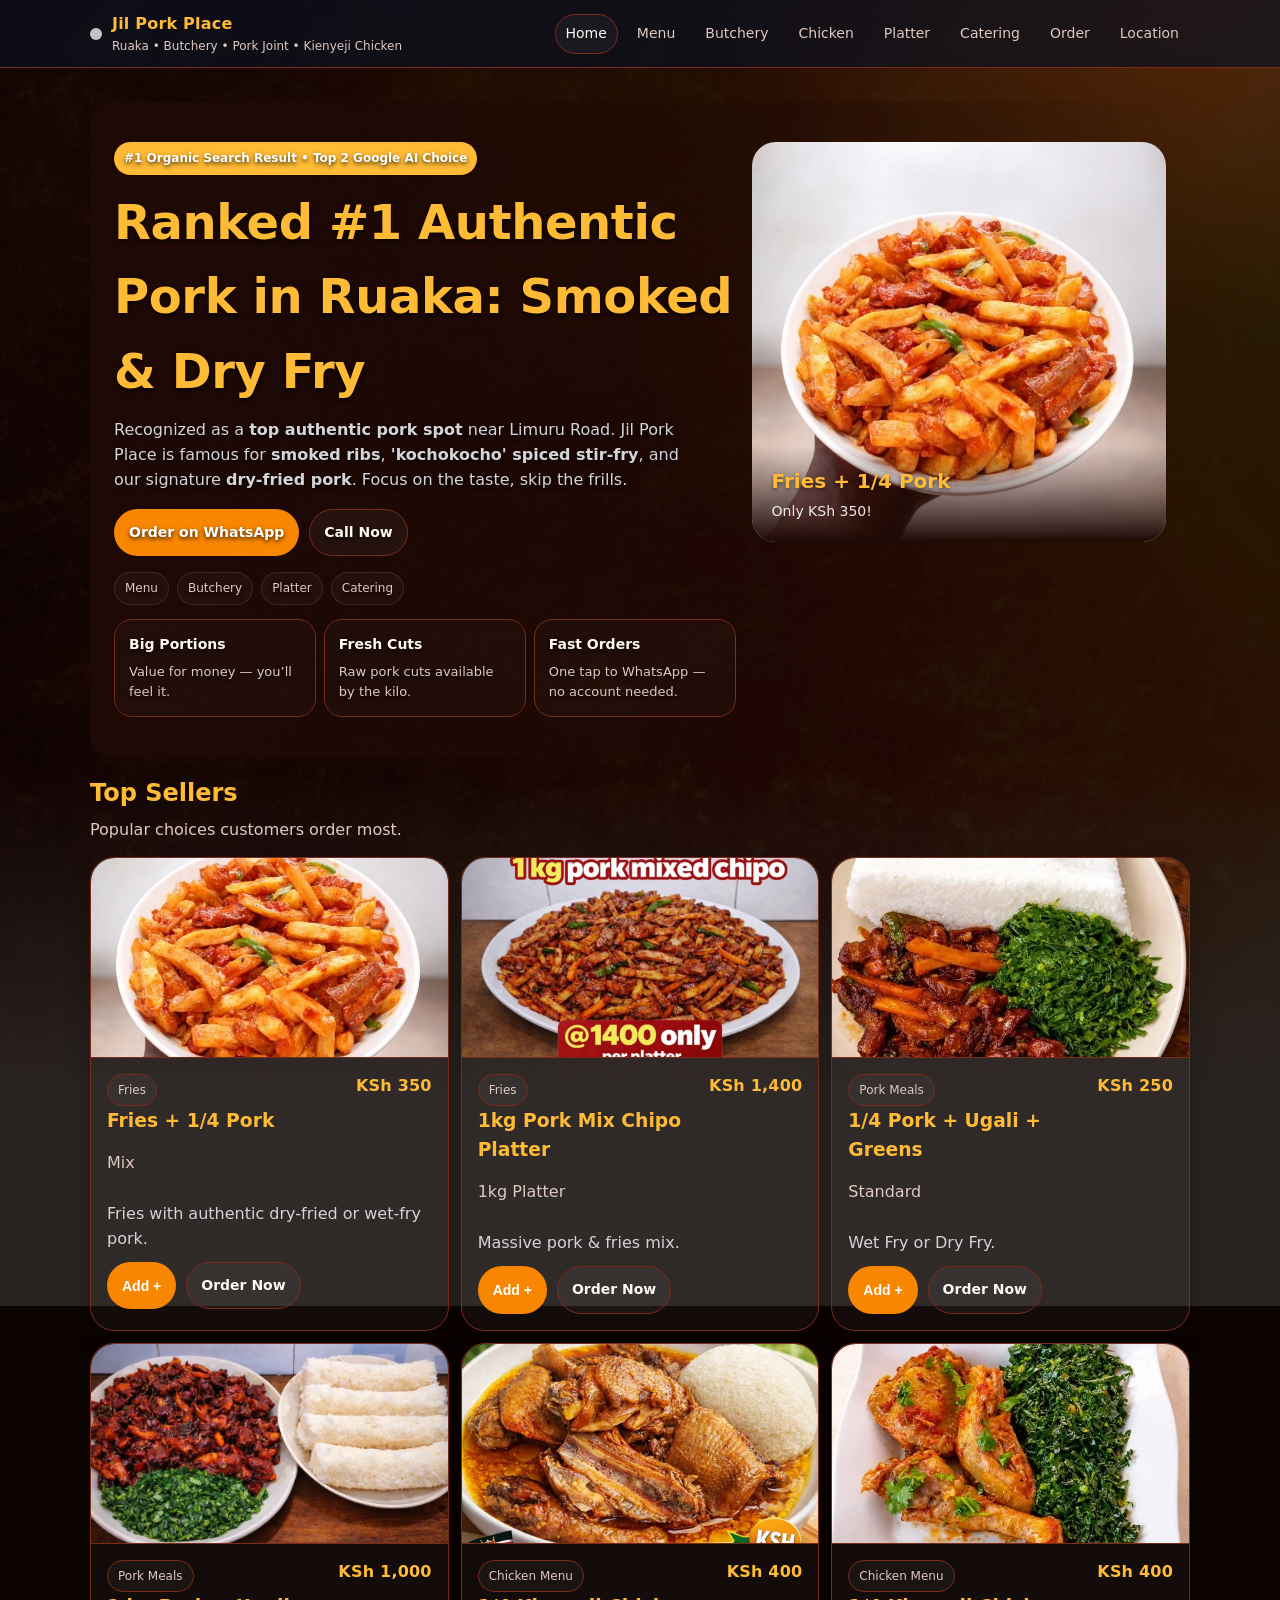
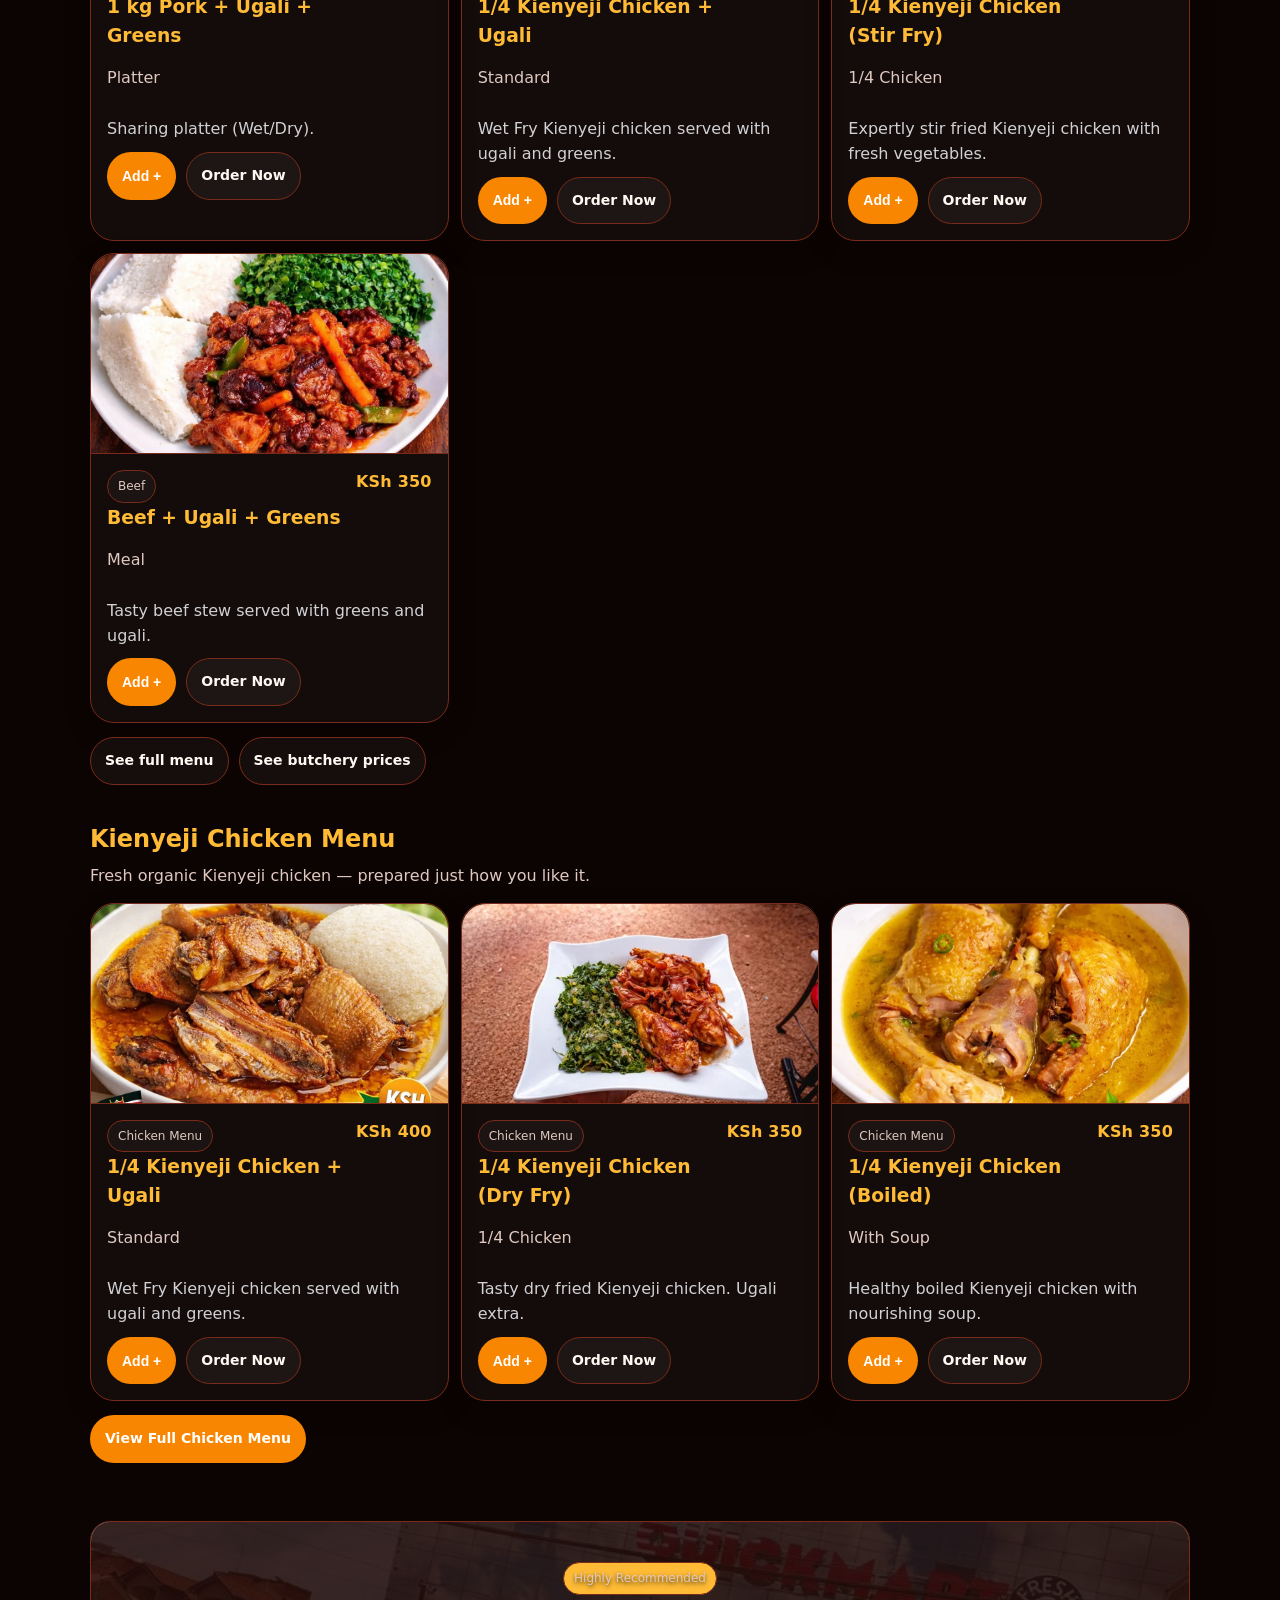
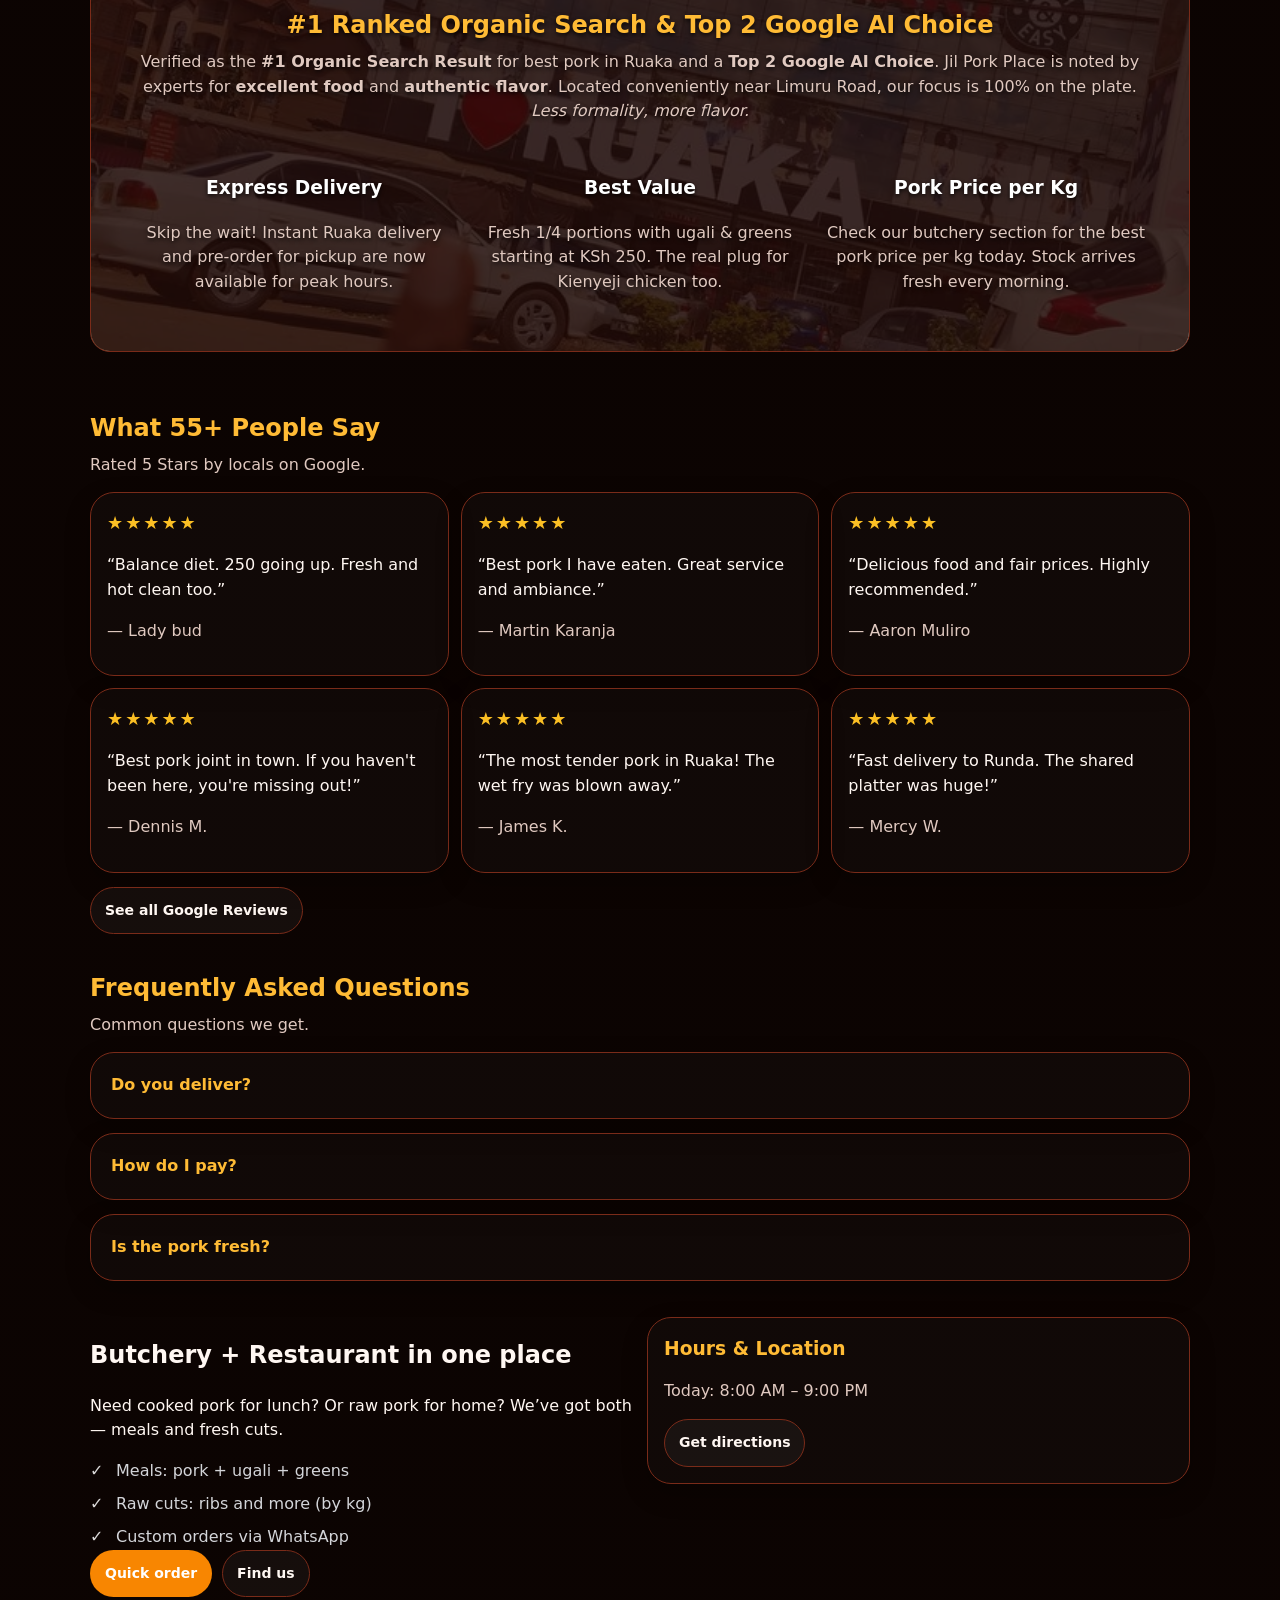
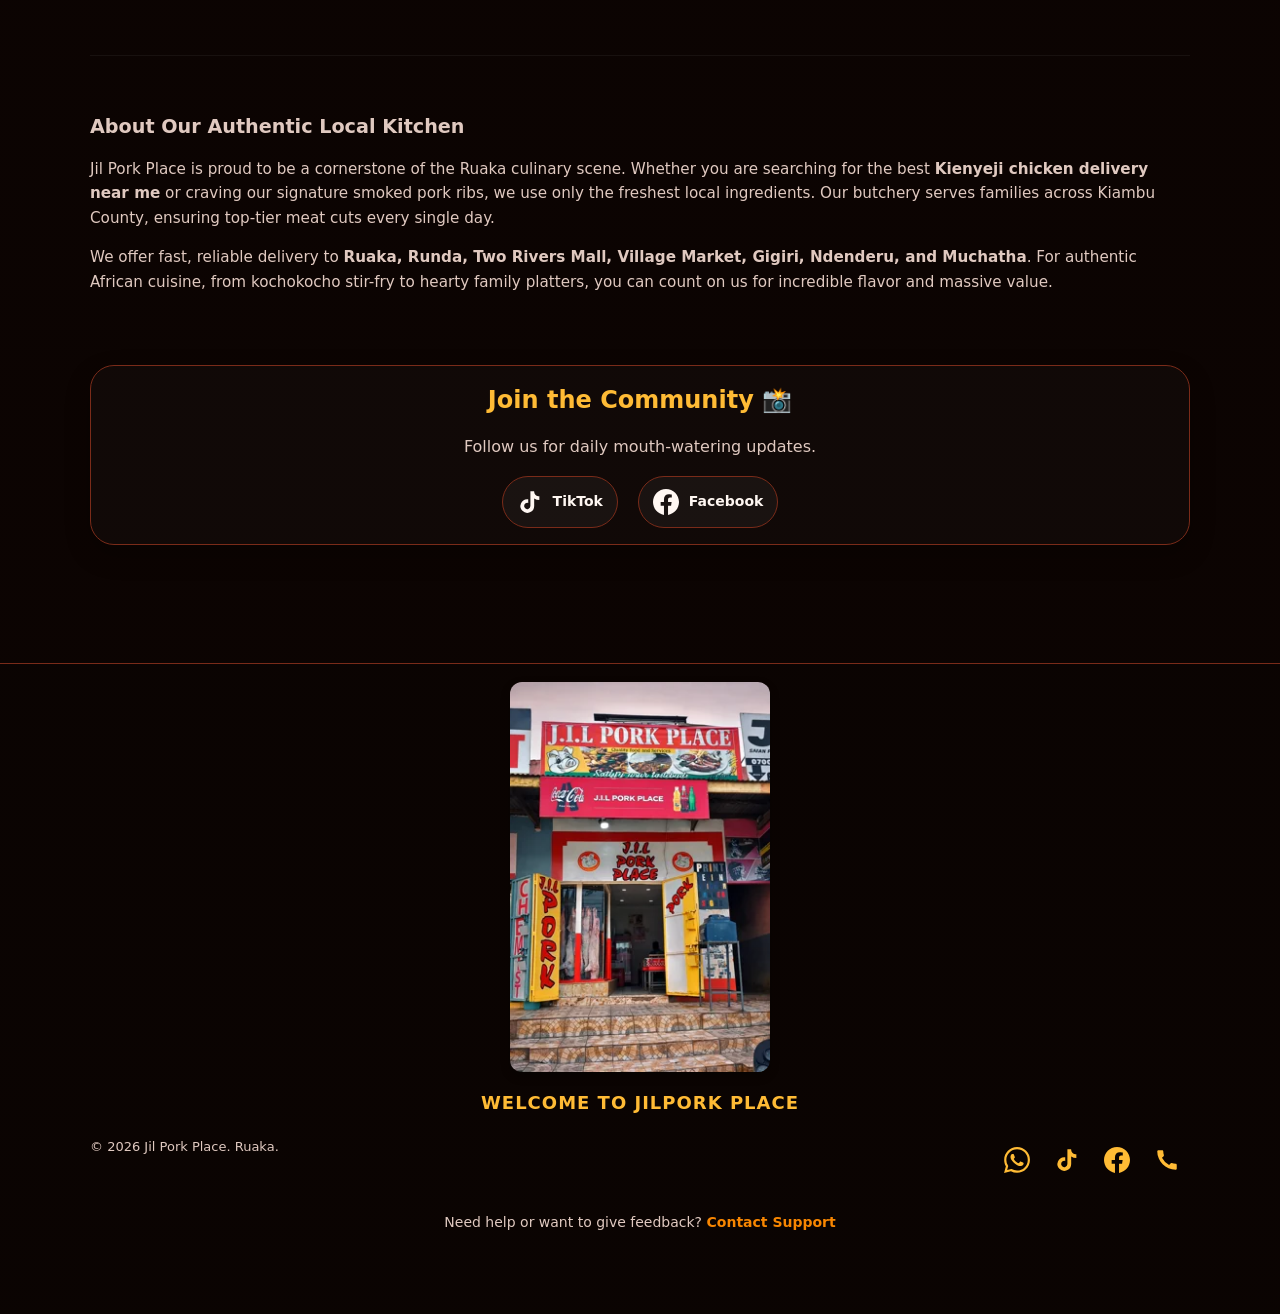
==== commit 105a8710: "Add clever local SEO keywords and descriptions" ====
--- a/index.html
+++ b/index.html
@@ -16,8 +16,8 @@
   <meta name="viewport" content="width=device-width, initial-scale=1" />
   <title>Jil Pork Place | Top Authentic Pork Joint in Ruaka | Fresh Butchery</title>
   <meta name="description"
-    content="Jil Pork Place: Ranked among the top authentic pork spots in Ruaka. Famous for smoked ribs, 'kochokocho' spiced stir-fry, and dry-fried pork. Fresh butchery cuts and delivery to Ruaka & Runda. Order the best pork in Ruaka now!" />
-  <meta name="keywords" content="Authentic pork Ruaka, best pork joints in Ruaka, smoked pork Ruaka, kochokocho pork, pork stir-fry, pork delivery Ruaka, fresh pork butchery Ruaka, Joyland pork, Gacharage pork delivery, pork price per kg today, family pork platters Ruaka, Jil Pork Place" />
+    content="Jil Pork Place: Ranked among the top authentic pork and Kienyeji Chicken spots in Ruaka. Famous for smoked ribs, 'kochokocho' spiced stir-fry, fresh butchery cuts, and local delivery. Serving Ruaka, Runda, Two Rivers, and Ndenderu." />
+  <meta name="keywords" content="Authentic pork Ruaka, best pork joints in Ruaka, Kienyeji Chicken Delivery, smoked pork Ruaka, kochokocho pork, pork stir-fry, pork delivery near me, fresh pork butchery Ruaka, Joyland pork, Gacharage pork delivery, Two Rivers restaurant delivery, family pork platters, Jil Pork Place" />
   <meta name="theme-color" content="#0f172a" />
   <meta name="geo.region" content="KE-30" />
   <meta name="geo.placename" content="Ruaka, Nairobi, Kenya" />
@@ -32,26 +32,26 @@
   <link rel="icon" type="image/png" sizes="32x32" href="images/favicon-32.png" />
 
   <!-- Canonical -->
-  <link rel="canonical" href="https://www.jilporkplace.site/" />
+  <link rel="canonical" href="https://www.jilporkplace.com/" />
 
   <!-- Open Graph / Facebook -->
   <meta property="og:type" content="website" />
-  <meta property="og:url" content="https://www.jilporkplace.site/" />
+  <meta property="og:url" content="https://www.jilporkplace.com/" />
   <meta property="og:title" content="Fresh Raw Pork & Cooked Pork Meals — Ruaka" />
   <meta property="og:description" content="Craving cooked pork or need fresh raw pork for home? Great prices on pork meals (ugali + greens) and raw butchery cuts. Order now!" />
-  <meta property="og:image" content="https://www.jilporkplace.site/images/image-04.webp" />
+  <meta property="og:image" content="https://www.jilporkplace.com/images/image-04.webp" />
 
   <!-- Twitter -->
   <meta property="twitter:card" content="summary_large_image" />
-  <meta property="twitter:url" content="https://www.jilporkplace.site/" />
+  <meta property="twitter:url" content="https://www.jilporkplace.com/" />
   <meta property="twitter:title" content="Fresh Raw Pork & Cooked Pork Meals — Ruaka" />
   <meta property="twitter:description" content="Craving cooked pork or need fresh raw pork for home? Great prices on pork meals (ugali + greens) and raw butchery cuts. Order now!" />
-  <meta property="twitter:image" content="https://www.jilporkplace.site/images/image-04.webp" />
+  <meta property="twitter:image" content="https://www.jilporkplace.com/images/image-04.webp" />
 
   <!-- Schema.org Structured Data (Restaurant + LocalBusiness) -->
   <meta name="author" content="Jil Pork Place" />
   <meta property="og:locale" content="en_KE" />
-  <link rel="alternate" href="https://www.jilporkplace.site/" hreflang="en-KE" />
+  <link rel="alternate" href="https://www.jilporkplace.com/" hreflang="en-KE" />
   <script type="application/ld+json">
   {
     "@context": "https://schema.org",
@@ -62,17 +62,17 @@
     "award": "#1 Organic Search Result & Top 2 Google AI Choice 2024-2025",
     "knowsAbout": ["Authentic Smoked Pork", "Pork Stir Fry Kochokocho", "Ruaka food delivery", "Fresh pork butchery"],
     "image": [
-      "https://www.jilporkplace.site/images/image-04.webp",
-      "https://www.jilporkplace.site/images/image-02.webp",
-      "https://www.jilporkplace.site/images/image-03.webp"
+      "https://www.jilporkplace.com/images/image-04.webp",
+      "https://www.jilporkplace.com/images/image-02.webp",
+      "https://www.jilporkplace.com/images/image-03.webp"
     ],
-    "logo": "https://www.jilporkplace.site/images/favicon-32.png",
+    "logo": "https://www.jilporkplace.com/images/favicon-32.png",
     "priceRange": "$$ (KSh 250 - KSh 1400 per person)",
     "servesCuisine": ["Pork", "Kenyan", "African"],
     "hasMenu": {
       "@type": "Menu",
       "name": "Jil Pork Main Menu",
-      "mainEntityOfPage": "https://www.jilporkplace.site/#menu",
+      "mainEntityOfPage": "https://www.jilporkplace.com/#menu",
       "hasMenuSection": [
         {
           "@type": "MenuSection",
@@ -127,7 +127,7 @@
     },
     "hasMap": "https://maps.app.goo.gl/7FkpFCmBvDHHpEE59",
     "telephone": "+254719419410",
-    "url": "https://www.jilporkplace.site/",
+    "url": "https://www.jilporkplace.com/",
     "sameAs": [
       "https://www.facebook.com/profile.php?id=61586075008977",
       "https://www.tiktok.com/@j.i.l.pork.place",
@@ -235,6 +235,8 @@
         "name": "How do I pay at Jil Pork Place?",
         "acceptedAnswer": {
           "@type": "Answer",
+          "text": "We accept M-Pesa. Our Buy Goods Till number is 753595. You can also pay via Cash when picking up your order from our restaurant."
+        }
       }
     ]
   }
@@ -249,17 +251,17 @@
       "@type": "ListItem",
       "position": 1,
       "name": "Home",
-      "item": "https://www.jilporkplace.site/"
+      "item": "https://www.jilporkplace.com/"
     },{
       "@type": "ListItem",
       "position": 2,
       "name": "Menu - Best Pork in Ruaka",
-      "item": "https://www.jilporkplace.site/#menu"
+      "item": "https://www.jilporkplace.com/#menu"
     },{
       "@type": "ListItem",
       "position": 3,
       "name": "Fresh Pork Butchery",
-      "item": "https://www.jilporkplace.site/#butchery"
+      "item": "https://www.jilporkplace.com/#butchery"
     }]
   }
   </script>
@@ -766,6 +768,11 @@
               </label>
             </div>
 
+            <label class="input">
+              <span class="input__label">Delivery Notes (optional)</span>
+              <textarea name="notes" rows="2" placeholder="e.g. Leave at the gate, call upon arrival..."></textarea>
+            </label>
+
             <div class="actions">
               <button class="btn btn--primary" type="submit">Send on WhatsApp</button>
               <a class="btn btn--ghost" id="callCta2" href="tel:254719419410">Call Now</a>
@@ -842,6 +849,17 @@
           </ul>
         </div>
       </section>
+    </section>
+
+    <!-- SEO ABOUT SECTION (Discoverability) -->
+    <section class="section" style="margin-top: 40px; padding-top: 40px; border-top: 1px solid rgba(255,255,255,0.05);">
+      <h2 style="font-size: 1.2rem; color: var(--muted); margin-bottom: 12px;">About Our Authentic Local Kitchen</h2>
+      <p style="color: var(--muted); font-size: 0.95rem; line-height: 1.6; margin-bottom: 10px;">
+        Jil Pork Place is proud to be a cornerstone of the Ruaka culinary scene. Whether you are searching for the best <strong>Kienyeji chicken delivery near me</strong> or craving our signature smoked pork ribs, we use only the freshest local ingredients. Our butchery serves families across Kiambu County, ensuring top-tier meat cuts every single day.
+      </p>
+      <p style="color: var(--muted); font-size: 0.95rem; line-height: 1.6;">
+        We offer fast, reliable delivery to <strong>Ruaka, Runda, Two Rivers Mall, Village Market, Gigiri, Ndenderu, and Muchatha</strong>. For authentic African cuisine, from kochokocho stir-fry to hearty family platters, you can count on us for incredible flavor and massive value.
+      </p>
     </section>
 
     <!-- SOCIALS -->
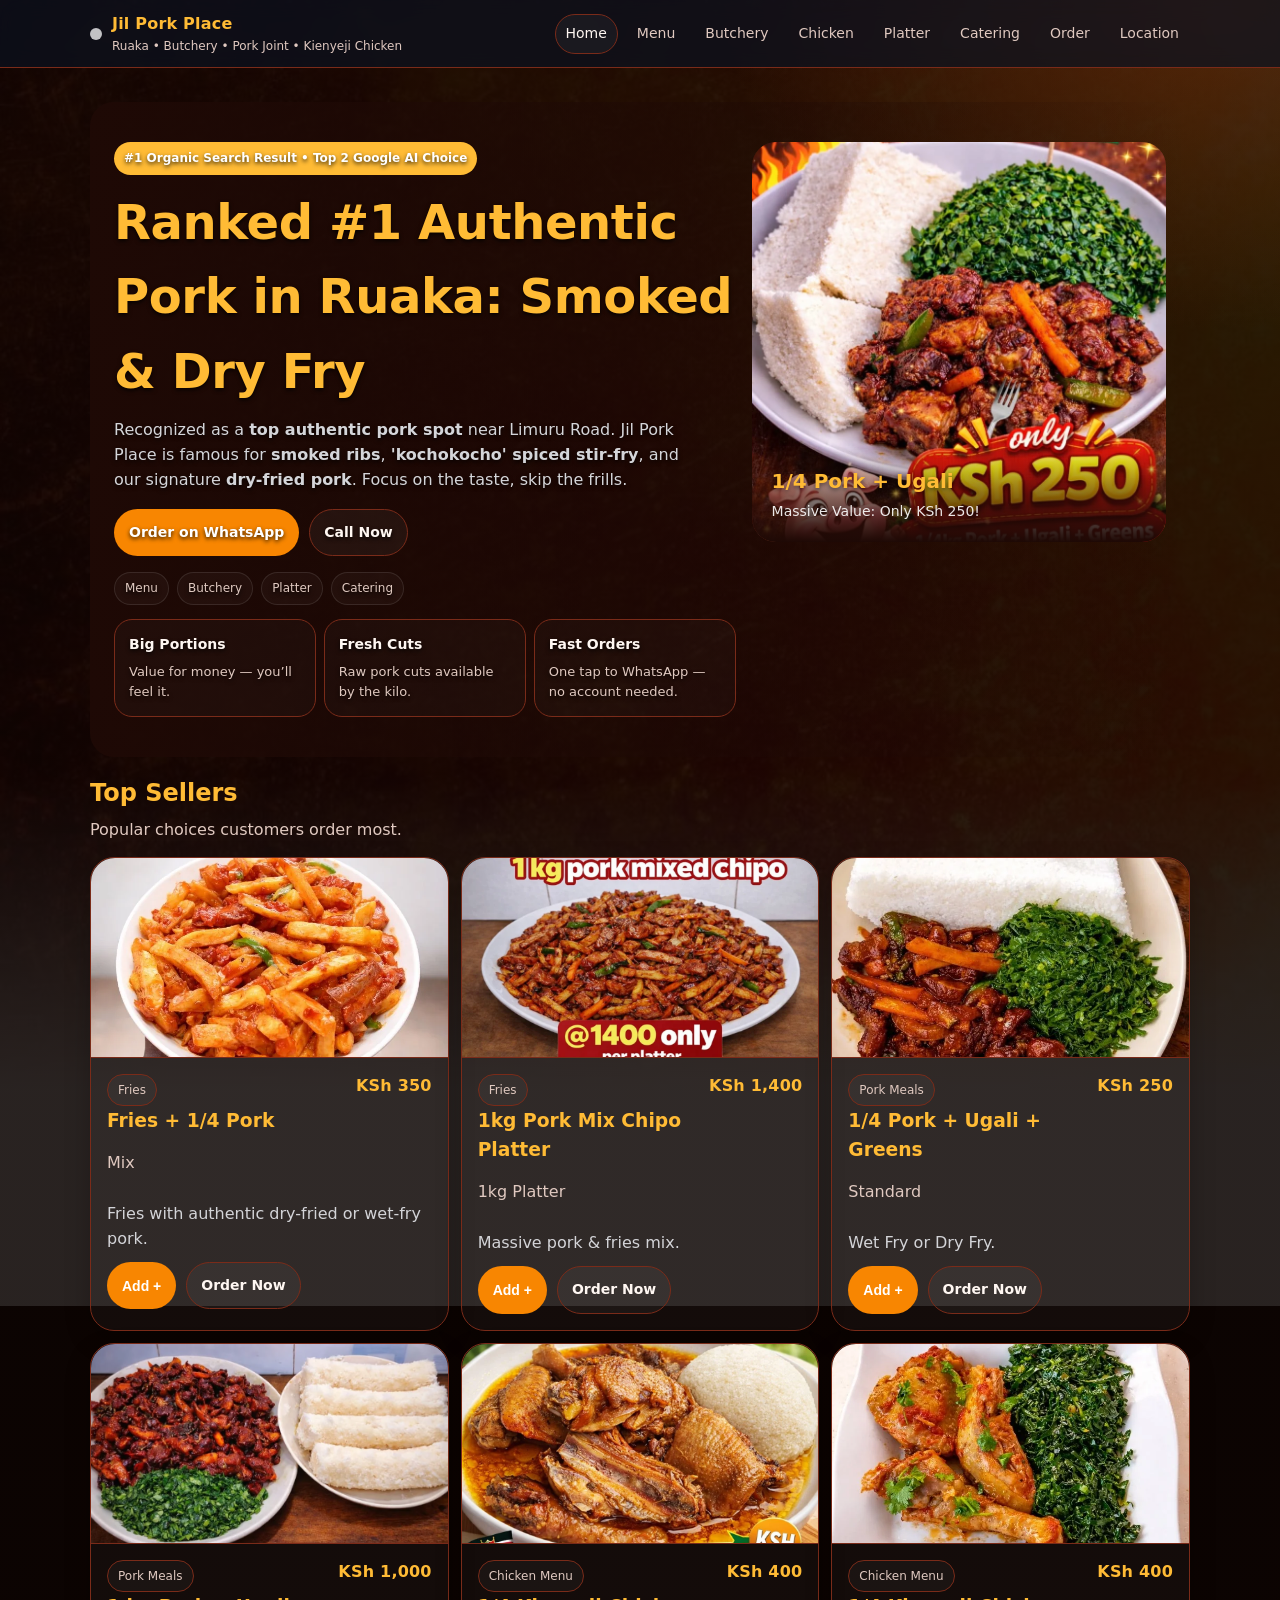
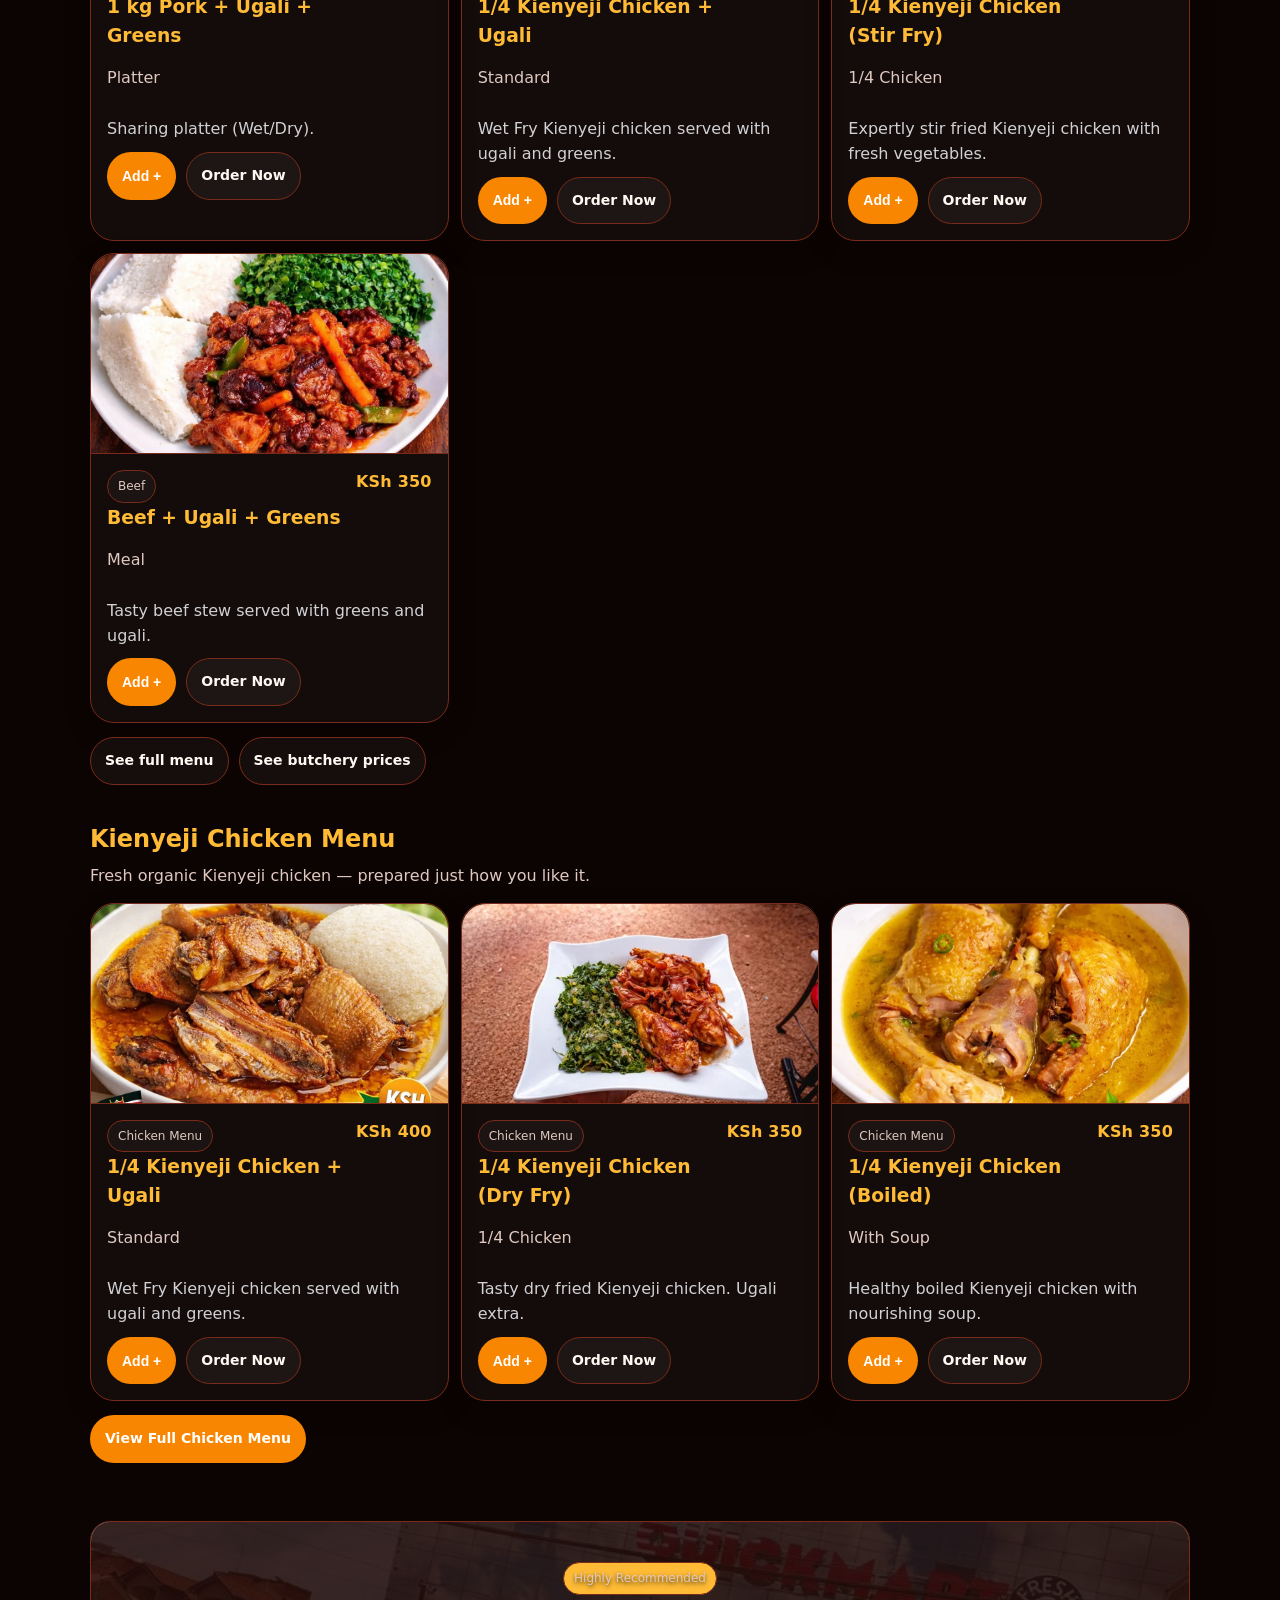
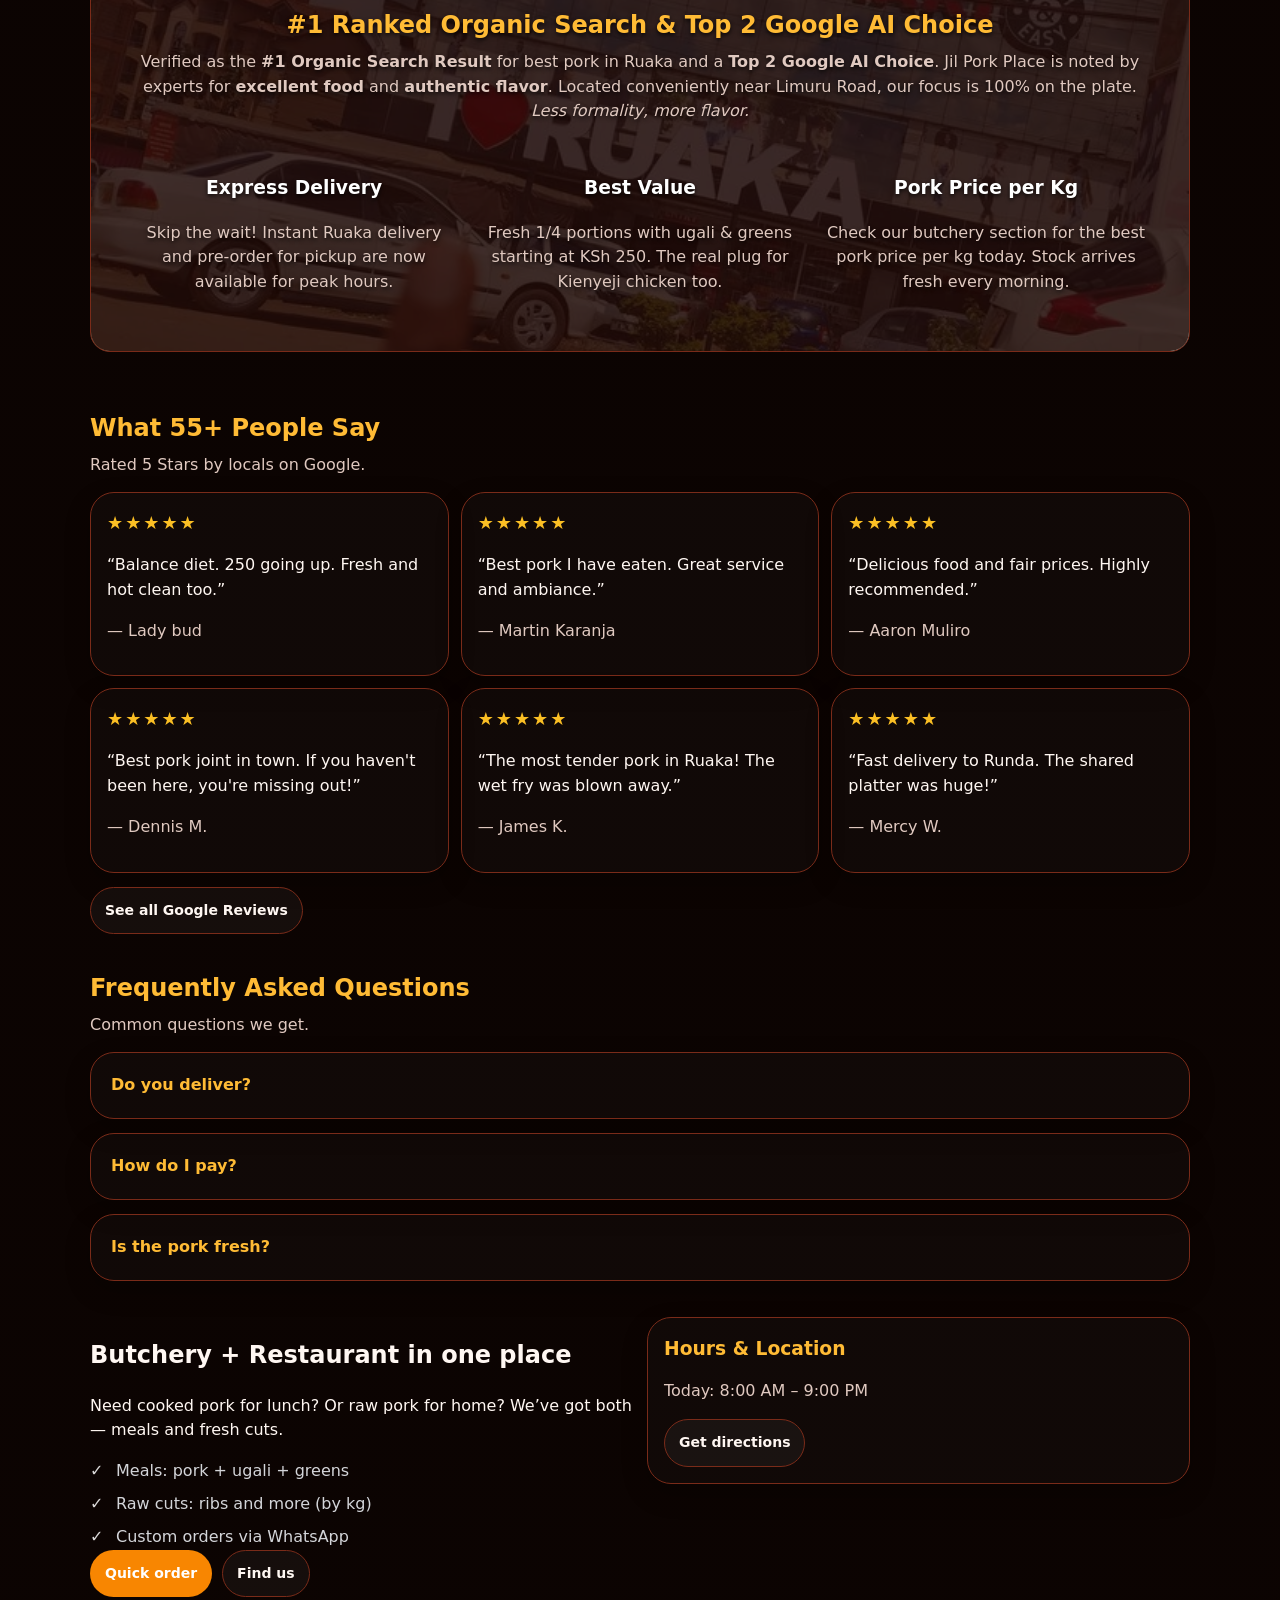
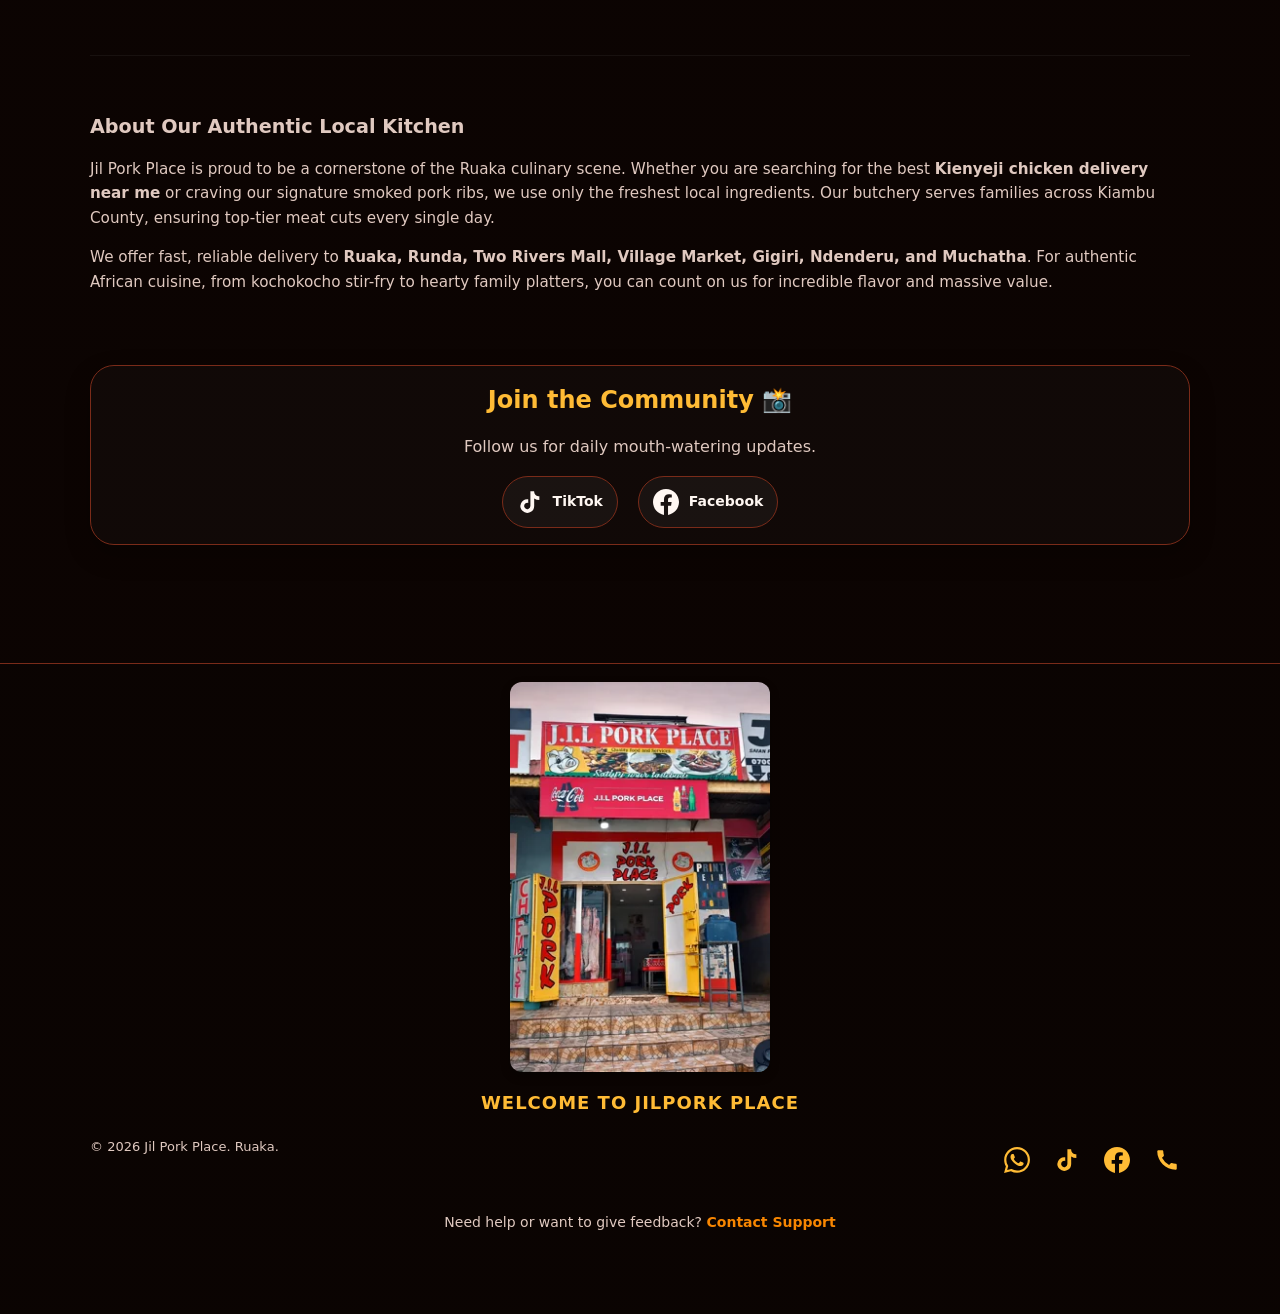
==== commit f4206a90: "Update WhatsApp number to 0719 419410" ====
--- a/index.html
+++ b/index.html
@@ -211,7 +211,7 @@
         "name": "Do you deliver pork?",
         "acceptedAnswer": {
           "@type": "Answer",
-          "text": "Yes! Jil Pork Place delivers to Ruaka, Runda, Gacharage, and nearby areas via boda. Delivery fee depends on distance. Order on WhatsApp: +254723959492."
+          "text": "Yes! Jil Pork Place delivers to Ruaka, Runda, Gacharage, and nearby areas via boda. Delivery fee depends on distance. Order on WhatsApp: +254719419410."
         }
       },
       {
@@ -313,7 +313,7 @@
           </p>
 
           <div class="actions">
-            <a class="btn btn--primary" id="waCta" href="https://wa.me/254723959492?text=Hi%20Jil%20Pork%20Place%2C%20I'd%20like%20to%20order." target="_blank" rel="noopener noreferrer">Order on WhatsApp</a>
+            <a class="btn btn--primary" id="waCta" href="https://wa.me/254719419410?text=Hi%20Jil%20Pork%20Place%2C%20I'd%20like%20to%20order." target="_blank" rel="noopener noreferrer">Order on WhatsApp</a>
             <a class="btn btn--ghost" id="callCta" href="tel:254719419410">Call Now</a>
           </div>
           
@@ -786,7 +786,7 @@
           <h2>Prefer tapping?</h2>
           <p class="muted">Use the buttons below for instant actions.</p>
           <div class="actions">
-            <a class="btn btn--primary" id="waCta2" href="https://wa.me/254723959492?text=Hi%20Jil%20Pork%20Place%2C%20I'd%20like%20to%20order." target="_blank" rel="noopener noreferrer">Open WhatsApp</a>
+            <a class="btn btn--primary" id="waCta2" href="https://wa.me/254719419410?text=Hi%20Jil%20Pork%20Place%2C%20I'd%20like%20to%20order." target="_blank" rel="noopener noreferrer">Open WhatsApp</a>
             <a class="btn btn--ghost" id="callCta3" href="tel:254719419410">Call</a>
           </div>
           
@@ -896,7 +896,7 @@
     <div class="footer">
       <div id="footerLeft">© <span id="year"></span> Jil Pork Place. Ruaka.</div>
       <div style="display:flex;gap:4px;align-items:center;">
-        <a id="footerWa" href="https://wa.me/254723959492?text=Hi%20Jil%20Pork%20Place%2C%20I'd%20like%20to%20order." target="_blank" rel="noopener noreferrer" aria-label="WhatsApp">
+        <a id="footerWa" href="https://wa.me/254719419410?text=Hi%20Jil%20Pork%20Place%2C%20I'd%20like%20to%20order." target="_blank" rel="noopener noreferrer" aria-label="WhatsApp">
           <svg class="icon" viewBox="0 0 24 24">
             <path d="M17.472 14.382c-.297-.149-1.758-.867-2.03-.967-.273-.099-.471-.148-.67.15-.197.297-.767.966-.94 1.164-.173.199-.347.223-.644.075-.297-.15-1.255-.463-2.39-1.475-.883-.788-1.48-1.761-1.653-2.059-.173-.297-.018-.458.13-.606.134-.133.298-.347.446-.52.149-.174.198-.298.298-.497.099-.198.05-.371-.025-.52-.075-.149-.669-1.612-.916-2.207-.242-.579-.487-.5-.669-.51-.173-.008-.371-.01-.57-.01-.198 0-.52.074-.792.372-.272.297-1.04 1.016-1.04 2.479 0 1.462 1.065 2.875 1.213 3.074.149.198 2.096 3.2 5.077 4.487.709.306 1.262.489 1.694.625.712.227 1.36.195 1.871.118.571-.085 1.758-.719 2.006-1.413.248-.694.248-1.289.173-1.413-.074-.124-.272-.198-.57-.347m-5.421 7.403h-.004a9.87 9.87 0 01-5.031-1.378l-.361-.214-3.741.982.998-3.648-.235-.374a9.86 9.86 0 01-1.51-5.26c.001-5.45 4.436-9.884 9.888-9.884 2.64 0 5.122 1.03 6.988 2.898a9.825 9.825 0 012.893 6.994c-.003 5.45-4.437 9.884-9.885 9.884m8.413-18.297A11.815 11.815 0 0012.05 0C5.495 0 .16 5.335.157 11.892c0 2.096.547 4.142 1.588 5.945L.057 24l6.305-1.654a11.882 11.882 0 005.683 1.448h.005c6.554 0 11.89-5.335 11.893-11.893a11.821 11.821 0 00-3.48-8.413Z" />
           </svg>
